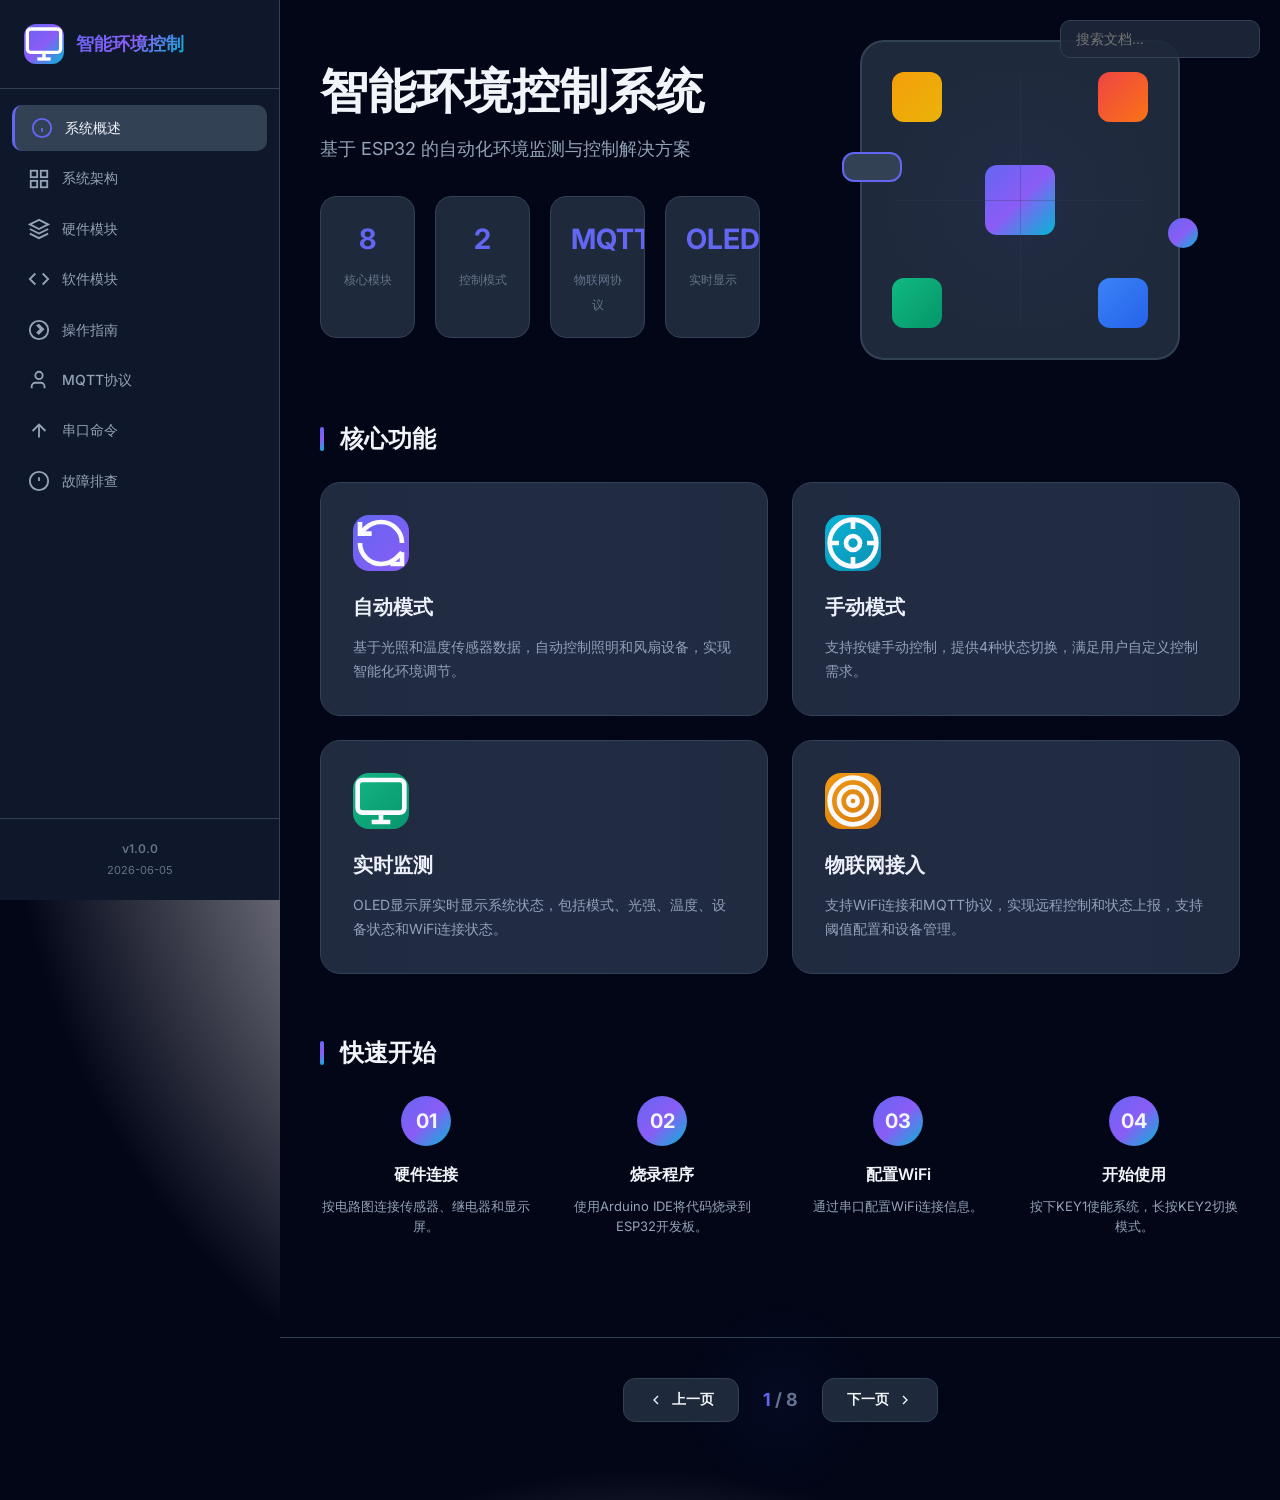
==== Technical Documentation/index.html @ 6812023b "写了一份技术文档" ====
<!DOCTYPE html>
<html lang="zh-CN">
<head>
    <meta charset="UTF-8">
    <meta name="viewport" content="width=device-width, initial-scale=1.0">
    <title>智能环境控制系统 - 技术文档</title>
    <link rel="stylesheet" href="css/styles.css">
    <link rel="stylesheet" href="css/animations.css">
    <link href="https://fonts.googleapis.com/css2?family=Inter:wght@300;400;500;600;700&display=swap" rel="stylesheet">
</head>
<body>
    <div class="page-container">
        <aside class="sidebar">
            <div class="sidebar-header">
                <div class="logo">
                    <div class="logo-icon">
                        <svg viewBox="0 0 24 24" fill="none" stroke="currentColor" stroke-width="2">
                            <rect x="2" y="3" width="20" height="14" rx="2" ry="2"></rect>
                            <line x1="8" y1="21" x2="16" y2="21"></line>
                            <line x1="12" y1="17" x2="12" y2="21"></line>
                        </svg>
                    </div>
                    <h1 class="logo-title">智能环境控制</h1>
                </div>
            </div>
            
            <nav class="nav-menu">
                <ul class="nav-list">
                    <li class="nav-item active" data-page="overview">
                        <span class="nav-icon">
                            <svg viewBox="0 0 24 24" fill="none" stroke="currentColor" stroke-width="2">
                                <circle cx="12" cy="12" r="10"></circle>
                                <line x1="12" y1="16" x2="12" y2="12"></line>
                                <line x1="12" y1="8" x2="12.01" y2="8"></line>
                            </svg>
                        </span>
                        <span class="nav-text">系统概述</span>
                    </li>
                    <li class="nav-item" data-page="architecture">
                        <span class="nav-icon">
                            <svg viewBox="0 0 24 24" fill="none" stroke="currentColor" stroke-width="2">
                                <rect x="3" y="3" width="7" height="7"></rect>
                                <rect x="14" y="3" width="7" height="7"></rect>
                                <rect x="14" y="14" width="7" height="7"></rect>
                                <rect x="3" y="14" width="7" height="7"></rect>
                            </svg>
                        </span>
                        <span class="nav-text">系统架构</span>
                    </li>
                    <li class="nav-item" data-page="hardware">
                        <span class="nav-icon">
                            <svg viewBox="0 0 24 24" fill="none" stroke="currentColor" stroke-width="2">
                                <path d="M12 2L2 7l10 5 10-5-10-5z"></path>
                                <path d="M2 17l10 5 10-5"></path>
                                <path d="M2 12l10 5 10-5"></path>
                            </svg>
                        </span>
                        <span class="nav-text">硬件模块</span>
                    </li>
                    <li class="nav-item" data-page="software">
                        <span class="nav-icon">
                            <svg viewBox="0 0 24 24" fill="none" stroke="currentColor" stroke-width="2">
                                <polyline points="16 18 22 12 16 6"></polyline>
                                <polyline points="8 6 2 12 8 18"></polyline>
                            </svg>
                        </span>
                        <span class="nav-text">软件模块</span>
                    </li>
                    <li class="nav-item" data-page="operation">
                        <span class="nav-icon">
                            <svg viewBox="0 0 24 24" fill="none" stroke="currentColor" stroke-width="2">
                                <circle cx="12" cy="12" r="10"></circle>
                                <polygon points="10.29 7.29 14.17 11 10.29 14.71 11.71 16.13 16.59 11.25 11.71 6.37 10.29 7.29"></polygon>
                            </svg>
                        </span>
                        <span class="nav-text">操作指南</span>
                    </li>
                    <li class="nav-item" data-page="mqtt">
                        <span class="nav-icon">
                            <svg viewBox="0 0 24 24" fill="none" stroke="currentColor" stroke-width="2">
                                <path d="M18 21v-2a4 4 0 0 0-4-4H8a4 4 0 0 0-4 4v2"></path>
                                <circle cx="12" cy="7" r="4"></circle>
                            </svg>
                        </span>
                        <span class="nav-text">MQTT协议</span>
                    </li>
                    <li class="nav-item" data-page="commands">
                        <span class="nav-icon">
                            <svg viewBox="0 0 24 24" fill="none" stroke="currentColor" stroke-width="2">
                                <line x1="12" y1="19" x2="12" y2="5"></line>
                                <polyline points="5 12 12 5 19 12"></polyline>
                            </svg>
                        </span>
                        <span class="nav-text">串口命令</span>
                    </li>
                    <li class="nav-item" data-page="troubleshooting">
                        <span class="nav-icon">
                            <svg viewBox="0 0 24 24" fill="none" stroke="currentColor" stroke-width="2">
                                <circle cx="12" cy="12" r="10"></circle>
                                <line x1="12" y1="8" x2="12" y2="12"></line>
                                <line x1="12" y1="16" x2="12.01" y2="16"></line>
                            </svg>
                        </span>
                        <span class="nav-text">故障排查</span>
                    </li>
                </ul>
            </nav>
            
            <div class="sidebar-footer">
                <div class="version">v1.0.0</div>
                <div class="date">2026-06-05</div>
            </div>
        </aside>

        <main class="main-content">
            <div class="content-wrapper">
                <div id="page-overview" class="page-content active">
                    <section class="hero-section">
                        <div class="hero-content">
                            <h1 class="hero-title">智能环境控制系统</h1>
                            <p class="hero-subtitle">基于 ESP32 的自动化环境监测与控制解决方案</p>
                            <div class="hero-stats">
                                <div class="stat-item">
                                    <span class="stat-value">8</span>
                                    <span class="stat-label">核心模块</span>
                                </div>
                                <div class="stat-item">
                                    <span class="stat-value">2</span>
                                    <span class="stat-label">控制模式</span>
                                </div>
                                <div class="stat-item">
                                    <span class="stat-value">MQTT</span>
                                    <span class="stat-label">物联网协议</span>
                                </div>
                                <div class="stat-item">
                                    <span class="stat-value">OLED</span>
                                    <span class="stat-label">实时显示</span>
                                </div>
                            </div>
                        </div>
                        <div class="hero-visual">
                            <div class="circuit-board">
                                <div class="board-element cpu"></div>
                                <div class="board-element sensor temp"></div>
                                <div class="board-element sensor light"></div>
                                <div class="board-element relay r1"></div>
                                <div class="board-element relay r2"></div>
                                <div class="board-element display"></div>
                                <div class="board-element rgb"></div>
                                <div class="connection-lines"></div>
                            </div>
                        </div>
                    </section>

                    <section class="features-section">
                        <h2 class="section-title">核心功能</h2>
                        <div class="features-grid">
                            <div class="feature-card">
                                <div class="feature-icon auto">
                                    <svg viewBox="0 0 24 24" fill="none" stroke="currentColor" stroke-width="2">
                                        <path d="M21 12a9 9 0 0 0-9-9 9.75 9.75 0 0 0-6.74 2.74L3 8"></path>
                                        <path d="M3 3v5h5"></path>
                                        <path d="M3 12a9 9 0 0 0 9 9 9.75 9.75 0 0 0 6.74-2.74L21 16"></path>
                                        <path d="M16 21h5v-5"></path>
                                    </svg>
                                </div>
                                <h3>自动模式</h3>
                                <p>基于光照和温度传感器数据，自动控制照明和风扇设备，实现智能化环境调节。</p>
                            </div>
                            <div class="feature-card">
                                <div class="feature-icon manual">
                                    <svg viewBox="0 0 24 24" fill="none" stroke="currentColor" stroke-width="2">
                                        <path d="M12 2a10 10 0 1 0 10 10 10 10 0 0 0-10-10z"></path>
                                        <circle cx="12" cy="12" r="3"></circle>
                                        <line x1="12" y1="2" x2="12" y2="6"></line>
                                        <line x1="12" y1="18" x2="12" y2="22"></line>
                                        <line x1="2" y1="12" x2="6" y2="12"></line>
                                        <line x1="18" y1="12" x2="22" y2="12"></line>
                                    </svg>
                                </div>
                                <h3>手动模式</h3>
                                <p>支持按键手动控制，提供4种状态切换，满足用户自定义控制需求。</p>
                            </div>
                            <div class="feature-card">
                                <div class="feature-icon monitor">
                                    <svg viewBox="0 0 24 24" fill="none" stroke="currentColor" stroke-width="2">
                                        <rect x="2" y="3" width="20" height="14" rx="2" ry="2"></rect>
                                        <line x1="8" y1="21" x2="16" y2="21"></line>
                                        <line x1="12" y1="17" x2="12" y2="21"></line>
                                    </svg>
                                </div>
                                <h3>实时监测</h3>
                                <p>OLED显示屏实时显示系统状态，包括模式、光强、温度、设备状态和WiFi连接状态。</p>
                            </div>
                            <div class="feature-card">
                                <div class="feature-icon iot">
                                    <svg viewBox="0 0 24 24" fill="none" stroke="currentColor" stroke-width="2">
                                        <circle cx="12" cy="12" r="10"></circle>
                                        <circle cx="12" cy="12" r="6"></circle>
                                        <circle cx="12" cy="12" r="2"></circle>
                                    </svg>
                                </div>
                                <h3>物联网接入</h3>
                                <p>支持WiFi连接和MQTT协议，实现远程控制和状态上报，支持阈值配置和设备管理。</p>
                            </div>
                        </div>
                    </section>

                    <section class="quick-start">
                        <h2 class="section-title">快速开始</h2>
                        <div class="quick-start-steps">
                            <div class="step-item">
                                <span class="step-number">01</span>
                                <div class="step-content">
                                    <h4>硬件连接</h4>
                                    <p>按电路图连接传感器、继电器和显示屏。</p>
                                </div>
                            </div>
                            <div class="step-item">
                                <span class="step-number">02</span>
                                <div class="step-content">
                                    <h4>烧录程序</h4>
                                    <p>使用Arduino IDE将代码烧录到ESP32开发板。</p>
                                </div>
                            </div>
                            <div class="step-item">
                                <span class="step-number">03</span>
                                <div class="step-content">
                                    <h4>配置WiFi</h4>
                                    <p>通过串口配置WiFi连接信息。</p>
                                </div>
                            </div>
                            <div class="step-item">
                                <span class="step-number">04</span>
                                <div class="step-content">
                                    <h4>开始使用</h4>
                                    <p>按下KEY1使能系统，长按KEY2切换模式。</p>
                                </div>
                            </div>
                        </div>
                    </section>
                </div>

                <div id="page-architecture" class="page-content">
                    <section class="section-header">
                        <h1>系统架构</h1>
                        <p>基于分层架构设计，模块化实现各功能组件</p>
                    </section>

                    <section class="architecture-diagram">
                        <div class="layer">
                            <h3>应用层</h3>
                            <div class="layer-components">
                                <div class="component">自动控制逻辑</div>
                                <div class="component">手动控制逻辑</div>
                                <div class="component">状态管理</div>
                            </div>
                        </div>
                        <div class="layer-connector"></div>
                        <div class="layer">
                            <h3>服务层</h3>
                            <div class="layer-components">
                                <div class="component">MQTT通信</div>
                                <div class="component">WiFi管理</div>
                                <div class="component">串口命令</div>
                            </div>
                        </div>
                        <div class="layer-connector"></div>
                        <div class="layer">
                            <h3>驱动层</h3>
                            <div class="layer-components">
                                <div class="component">传感器驱动</div>
                                <div class="component">继电器驱动</div>
                                <div class="component">显示驱动</div>
                                <div class="component">RGB驱动</div>
                            </div>
                        </div>
                        <div class="layer-connector"></div>
                        <div class="layer">
                            <h3>硬件层</h3>
                            <div class="layer-components">
                                <div class="component">ESP32主控</div>
                                <div class="component">外设模块</div>
                            </div>
                        </div>
                    </section>

                    <section class="flow-section">
                        <h2 class="section-title">控制流程</h2>
                        <div class="flow-chart">
                            <div class="flow-step">
                                <div class="flow-icon">🔌</div>
                                <h4>系统启动</h4>
                            </div>
                            <div class="flow-arrow">→</div>
                            <div class="flow-step">
                                <div class="flow-icon">⚡</div>
                                <h4>KEY1使能</h4>
                            </div>
                            <div class="flow-arrow">→</div>
                            <div class="flow-step">
                                <div class="flow-icon">🔄</div>
                                <h4>模式选择</h4>
                            </div>
                            <div class="flow-branch">
                                <div class="branch-path">
                                    <span>自动模式</span>
                                    <div class="branch-arrow">↓</div>
                                    <div class="branch-step">传感器采集 → 阈值判断 → 设备控制</div>
                                </div>
                                <div class="branch-path">
                                    <span>手动模式</span>
                                    <div class="branch-arrow">↓</div>
                                    <div class="branch-step">KEY2切换 → 状态切换 → 设备控制</div>
                                </div>
                            </div>
                        </div>
                    </section>
                </div>

                <div id="page-hardware" class="page-content">
                    <section class="section-header">
                        <h1>硬件模块</h1>
                        <p>详细的硬件配置和引脚定义</p>
                    </section>

                    <section class="hardware-grid">
                        <div class="hardware-card">
                            <div class="hardware-header">
                                <div class="hardware-icon esp32">
                                    <svg viewBox="0 0 24 24" fill="none" stroke="currentColor" stroke-width="2">
                                        <rect x="4" y="4" width="16" height="16" rx="2"></rect>
                                        <circle cx="8" cy="8" r="1"></circle>
                                        <circle cx="16" cy="8" r="1"></circle>
                                        <circle cx="8" cy="16" r="1"></circle>
                                        <circle cx="16" cy="16" r="1"></circle>
                                        <circle cx="12" cy="12" r="3"></circle>
                                    </svg>
                                </div>
                                <h3>ESP32 主控</h3>
                            </div>
                            <div class="hardware-specs">
                                <div class="spec">
                                    <span class="spec-label">CPU</span>
                                    <span class="spec-value">双核 240MHz</span>
                                </div>
                                <div class="spec">
                                    <span class="spec-label">WiFi</span>
                                    <span class="spec-value">802.11 b/g/n</span>
                                </div>
                                <div class="spec">
                                    <span class="spec-label">蓝牙</span>
                                    <span class="spec-value">BLE 4.2</span>
                                </div>
                                <div class="spec">
                                    <span class="spec-label">Flash</span>
                                    <span class="spec-value">4MB</span>
                                </div>
                            </div>
                        </div>

                        <div class="hardware-card">
                            <div class="hardware-header">
                                <div class="hardware-icon sensor">
                                    <svg viewBox="0 0 24 24" fill="none" stroke="currentColor" stroke-width="2">
                                        <path d="M12 22s8-4 8-10V5l-8-3-8 3v7c0 6 8 10 8 10z"></path>
                                        <circle cx="12" cy="12" r="3"></circle>
                                    </svg>
                                </div>
                                <h3>光照传感器</h3>
                            </div>
                            <div class="hardware-specs">
                                <div class="spec">
                                    <span class="spec-label">引脚</span>
                                    <span class="spec-value">GPIO1 (ADC)</span>
                                </div>
                                <div class="spec">
                                    <span class="spec-label">类型</span>
                                    <span class="spec-value">光敏电阻</span>
                                </div>
                                <div class="spec">
                                    <span class="spec-label">精度</span>
                                    <span class="spec-value">12-bit</span>
                                </div>
                                <div class="spec">
                                    <span class="spec-label">量程</span>
                                    <span class="spec-value">0-4095</span>
                                </div>
                            </div>
                        </div>

                        <div class="hardware-card">
                            <div class="hardware-header">
                                <div class="hardware-icon temp">
                                    <svg viewBox="0 0 24 24" fill="none" stroke="currentColor" stroke-width="2">
                                        <circle cx="12" cy="12" r="10"></circle>
                                        <line x1="12" y1="8" x2="12" y2="12"></line>
                                        <line x1="12" y1="16" x2="12.01" y2="16"></line>
                                    </svg>
                                </div>
                                <h3>温度传感器</h3>
                            </div>
                            <div class="hardware-specs">
                                <div class="spec">
                                    <span class="spec-label">型号</span>
                                    <span class="spec-value">DS18B20</span>
                                </div>
                                <div class="spec">
                                    <span class="spec-label">引脚</span>
                                    <span class="spec-value">GPIO10 (1-Wire)</span>
                                </div>
                                <div class="spec">
                                    <span class="spec-label">量程</span>
                                    <span class="spec-value">-55°C ~ 125°C</span>
                                </div>
                                <div class="spec">
                                    <span class="spec-label">精度</span>
                                    <span class="spec-value">±0.5°C</span>
                                </div>
                            </div>
                        </div>

                        <div class="hardware-card">
                            <div class="hardware-header">
                                <div class="hardware-icon relay">
                                    <svg viewBox="0 0 24 24" fill="none" stroke="currentColor" stroke-width="2">
                                        <rect x="2" y="3" width="20" height="14" rx="2" ry="2"></rect>
                                        <line x1="8" y1="21" x2="16" y2="21"></line>
                                        <line x1="12" y1="17" x2="12" y2="21"></line>
                                        <circle cx="8" cy="8" r="2"></circle>
                                        <circle cx="16" cy="8" r="2"></circle>
                                    </svg>
                                </div>
                                <h3>继电器模块</h3>
                            </div>
                            <div class="hardware-specs">
                                <div class="spec">
                                    <span class="spec-label">RELAY1</span>
                                    <span class="spec-value">GPIO6 - 照明灯</span>
                                </div>
                                <div class="spec">
                                    <span class="spec-label">RELAY2</span>
                                    <span class="spec-value">GPIO7 - 风扇</span>
                                </div>
                                <div class="spec">
                                    <span class="spec-label">控制方式</span>
                                    <span class="spec-value">高电平触发</span>
                                </div>
                                <div class="spec">
                                    <span class="spec-label">额定电流</span>
                                    <span class="spec-value">10A/250VAC</span>
                                </div>
                            </div>
                        </div>

                        <div class="hardware-card">
                            <div class="hardware-header">
                                <div class="hardware-icon display">
                                    <svg viewBox="0 0 24 24" fill="none" stroke="currentColor" stroke-width="2">
                                        <rect x="2" y="3" width="20" height="14" rx="2" ry="2"></rect>
                                        <line x1="8" y1="21" x2="16" y2="21"></line>
                                        <line x1="12" y1="17" x2="12" y2="21"></line>
                                    </svg>
                                </div>
                                <h3>OLED显示屏</h3>
                            </div>
                            <div class="hardware-specs">
                                <div class="spec">
                                    <span class="spec-label">型号</span>
                                    <span class="spec-value">SH1106 128x64</span>
                                </div>
                                <div class="spec">
                                    <span class="spec-label">接口</span>
                                    <span class="spec-value">I2C</span>
                                </div>
                                <div class="spec">
                                    <span class="spec-label">SDA</span>
                                    <span class="spec-value">GPIO4</span>
                                </div>
                                <div class="spec">
                                    <span class="spec-label">SCL</span>
                                    <span class="spec-value">GPIO5</span>
                                </div>
                            </div>
                        </div>

                        <div class="hardware-card">
                            <div class="hardware-header">
                                <div class="hardware-icon rgb">
                                    <svg viewBox="0 0 24 24" fill="none" stroke="currentColor" stroke-width="2">
                                        <circle cx="12" cy="12" r="10"></circle>
                                        <circle cx="12" cy="12" r="6"></circle>
                                        <circle cx="12" cy="12" r="2"></circle>
                                    </svg>
                                </div>
                                <h3>WS2812 RGB灯</h3>
                            </div>
                            <div class="hardware-specs">
                                <div class="spec">
                                    <span class="spec-label">引脚</span>
                                    <span class="spec-value">GPIO0</span>
                                </div>
                                <div class="spec">
                                    <span class="spec-label">协议</span>
                                    <span class="spec-value">GRB 800kHz</span>
                                </div>
                                <div class="spec">
                                    <span class="spec-label">亮度</span>
                                    <span class="spec-value">可调 (0-255)</span>
                                </div>
                                <div class="spec">
                                    <span class="spec-label">功能</span>
                                    <span class="spec-value">状态指示</span>
                                </div>
                            </div>
                        </div>

                        <div class="hardware-card">
                            <div class="hardware-header">
                                <div class="hardware-icon key">
                                    <svg viewBox="0 0 24 24" fill="none" stroke="currentColor" stroke-width="2">
                                        <rect x="3" y="11" width="18" height="11" rx="2" ry="2"></rect>
                                        <path d="M7 11V7a5 5 0 0 1 10 0v4"></path>
                                    </svg>
                                </div>
                                <h3>按键模块</h3>
                            </div>
                            <div class="hardware-specs">
                                <div class="spec">
                                    <span class="spec-label">KEY1</span>
                                    <span class="spec-value">GPIO20 - 系统使能</span>
                                </div>
                                <div class="spec">
                                    <span class="spec-label">KEY2</span>
                                    <span class="spec-value">GPIO21 - 模式切换</span>
                                </div>
                                <div class="spec">
                                    <span class="spec-label">KEY2短按</span>
                                    <span class="spec-value">手动模式状态切换</span>
                                </div>
                                <div class="spec">
                                    <span class="spec-label">KEY2长按</span>
                                    <span class="spec-value">切换自动/手动模式</span>
                                </div>
                            </div>
                        </div>
                    </section>

                    <section class="pinout-section">
                        <h2 class="section-title">引脚分配表</h2>
                        <table class="pinout-table">
                            <thead>
                                <tr>
                                    <th>引脚</th>
                                    <th>功能</th>
                                    <th>类型</th>
                                    <th>说明</th>
                                </tr>
                            </thead>
                            <tbody>
                                <tr>
                                    <td>GPIO0</td>
                                    <td>WS2812 RGB</td>
                                    <td>输出</td>
                                    <td>RGB灯控制</td>
                                </tr>
                                <tr>
                                    <td>GPIO1</td>
                                    <td>光照传感器</td>
                                    <td>ADC输入</td>
                                    <td>光敏电阻模拟输入</td>
                                </tr>
                                <tr>
                                    <td>GPIO4</td>
                                    <td>I2C SDA</td>
                                    <td>I2C</td>
                                    <td>OLED数据</td>
                                </tr>
                                <tr>
                                    <td>GPIO5</td>
                                    <td>I2C SCL</td>
                                    <td>I2C</td>
                                    <td>OLED时钟</td>
                                </tr>
                                <tr>
                                    <td>GPIO6</td>
                                    <td>RELAY1</td>
                                    <td>输出</td>
                                    <td>照明灯控制</td>
                                </tr>
                                <tr>
                                    <td>GPIO7</td>
                                    <td>RELAY2</td>
                                    <td>输出</td>
                                    <td>风扇控制</td>
                                </tr>
                                <tr>
                                    <td>GPIO10</td>
                                    <td>温度传感器</td>
                                    <td>1-Wire</td>
                                    <td>DS18B20数据</td>
                                </tr>
                                <tr>
                                    <td>GPIO20</td>
                                    <td>KEY1</td>
                                    <td>输入</td>
                                    <td>系统使能按键</td>
                                </tr>
                                <tr>
                                    <td>GPIO21</td>
                                    <td>KEY2</td>
                                    <td>输入</td>
                                    <td>模式切换按键</td>
                                </tr>
                            </tbody>
                        </table>
                    </section>
                </div>

                <div id="page-software" class="page-content">
                    <section class="section-header">
                        <h1>软件模块</h1>
                        <p>模块化设计的软件架构</p>
                    </section>

                    <section class="module-tree">
                        <div class="tree-root">
                            <div class="tree-node root">
                                <div class="node-content">
                                    <span class="node-icon">📁</span>
                                    <span class="node-name">auto_manual_control.ino</span>
                                </div>
                                <div class="node-description">主程序入口，初始化各模块</div>
                                <div class="tree-children">
                                    <div class="tree-node">
                                        <div class="node-content">
                                            <span class="node-icon">🔧</span>
                                            <span class="node-name">exti / key</span>
                                        </div>
                                        <div class="node-description">外部中断与按键处理</div>
                                    </div>
                                    <div class="tree-node">
                                        <div class="node-content">
                                            <span class="node-icon">🔧</span>
                                            <span class="node-name">relay</span>
                                        </div>
                                        <div class="node-description">继电器控制逻辑</div>
                                    </div>
                                    <div class="tree-node">
                                        <div class="node-content">
                                            <span class="node-icon">🔧</span>
                                            <span class="node-name">light_sensor</span>
                                        </div>
                                        <div class="node-description">光照传感器驱动</div>
                                    </div>
                                    <div class="tree-node">
                                        <div class="node-content">
                                            <span class="node-icon">🔧</span>
                                            <span class="node-name">temp_sensor</span>
                                        </div>
                                        <div class="node-description">温度传感器驱动</div>
                                    </div>
                                    <div class="tree-node">
                                        <div class="node-content">
                                            <span class="node-icon">🔧</span>
                                            <span class="node-name">display</span>
                                        </div>
                                        <div class="node-description">OLED显示驱动</div>
                                    </div>
                                    <div class="tree-node">
                                        <div class="node-content">
                                            <span class="node-icon">🔧</span>
                                            <span class="node-name">ws2812_rgb</span>
                                        </div>
                                        <div class="node-description">RGB灯控制</div>
                                    </div>
                                    <div class="tree-node">
                                        <div class="node-content">
                                            <span class="node-icon">🔧</span>
                                            <span class="node-name">wifi_connect</span>
                                        </div>
                                        <div class="node-description">WiFi连接管理</div>
                                    </div>
                                    <div class="tree-node">
                                        <div class="node-content">
                                            <span class="node-icon">🔧</span>
                                            <span class="node-name">mqtt_connect</span>
                                        </div>
                                        <div class="node-description">MQTT通信协议</div>
                                    </div>
                                </div>
                            </div>
                        </div>
                    </section>

                    <section class="module-details">
                        <h2 class="section-title">模块功能详解</h2>
                        
                        <div class="module-card">
                            <div class="module-header">
                                <div class="module-badge exti">EXTI</div>
                                <h3>外部中断与按键处理</h3>
                            </div>
                            <p>处理按键输入，支持短按和长按识别。KEY1作为系统使能开关，KEY2支持短按切换状态和长按2秒切换模式。</p>
                            <div class="module-functions">
                                <span class="func-tag">exti_init()</span>
                                <span class="func-tag">exti_task()</span>
                                <span class="func-tag">key_init()</span>
                            </div>
                        </div>

                        <div class="module-card">
                            <div class="module-header">
                                <div class="module-badge relay">RELAY</div>
                                <h3>继电器控制</h3>
                            </div>
                            <p>管理两个继电器输出，支持自动和手动两种模式。自动模式下根据传感器数据控制照明和风扇；手动模式下通过按键切换4种状态组合。</p>
                            <div class="module-functions">
                                <span class="func-tag">relay_init()</span>
                                <span class="func-tag">relay_task()</span>
                                <span class="func-tag">relay_auto_run()</span>
                                <span class="func-tag">relay_manual_run()</span>
                            </div>
                        </div>

                        <div class="module-card">
                            <div class="module-header">
                                <div class="module-badge sensor">SENSOR</div>
                                <h3>传感器驱动</h3>
                            </div>
                            <p>光照传感器使用ADC采集模拟信号，温度传感器使用DS18B20通过1-Wire协议通信。支持原始数据读取和等级判断。</p>
                            <div class="module-functions">
                                <span class="func-tag">light_sensor_read_raw()</span>
                                <span class="func-tag">light_sensor_get_level()</span>
                                <span class="func-tag">temp_sensor_read_celsius()</span>
                                <span class="func-tag">temp_sensor_get_level()</span>
                            </div>
                        </div>

                        <div class="module-card">
                            <div class="module-header">
                                <div class="module-badge display">DISPLAY</div>
                                <h3>OLED显示</h3>
                            </div>
                            <p>使用U8g2库驱动SH1106 OLED显示屏，实时显示系统模式、传感器数据、设备状态和WiFi连接状态。</p>
                            <div class="module-functions">
                                <span class="func-tag">display_init()</span>
                                <span class="func-tag">display_update_info()</span>
                            </div>
                        </div>

                        <div class="module-card">
                            <div class="module-header">
                                <div class="module-badge rgb">RGB</div>
                                <h3>WS2812 RGB控制</h3>
                            </div>
                            <p>使用Adafruit_NeoPixel库控制WS2812 RGB灯，实现非阻塞渐变动画。根据系统状态显示不同的颜色模式。</p>
                            <div class="module-functions">
                                <span class="func-tag">ws2812_init()</span>
                                <span class="func-tag">ws2812_boot_sequence()</span>
                                <span class="func-tag">ws2812_task()</span>
                                <span class="func-tag">fade_to()</span>
                            </div>
                        </div>

                        <div class="module-card">
                            <div class="module-header">
                                <div class="module-badge wifi">WiFi</div>
                                <h3>WiFi连接管理</h3>
                            </div>
                            <p>自动连接保存的WiFi网络，支持串口配置SSID和密码。提供连接状态监测和自动重连功能。</p>
                            <div class="module-functions">
                                <span class="func-tag">wifi_init()</span>
                                <span class="func-tag">wifi_task()</span>
                                <span class="func-tag">wifi_serial_config()</span>
                                <span class="func-tag">wifi_save_config()</span>
                            </div>
                        </div>

                        <div class="module-card">
                            <div class="module-header">
                                <div class="module-badge mqtt">MQTT</div>
                                <h3>MQTT通信</h3>
                            </div>
                            <p>基于PubSubClient库实现MQTT协议，支持状态上报、远程控制、阈值配置和设备重启命令。</p>
                            <div class="module-functions">
                                <span class="func-tag">mqtt_init()</span>
                                <span class="func-tag">mqtt_task()</span>
                                <span class="func-tag">mqtt_report_status()</span>
                                <span class="func-tag">mqtt_callback()</span>
                            </div>
                        </div>
                    </section>
                </div>

                <div id="page-operation" class="page-content">
                    <section class="section-header">
                        <h1>操作指南</h1>
                        <p>详细的系统操作说明</p>
                    </section>

                    <section class="operation-modes">
                        <div class="mode-card active-mode">
                            <div class="mode-header">
                                <div class="mode-icon auto">
                                    <svg viewBox="0 0 24 24" fill="none" stroke="currentColor" stroke-width="2">
                                        <path d="M21 12a9 9 0 0 0-9-9 9.75 9.75 0 0 0-6.74 2.74L3 8"></path>
                                        <path d="M3 3v5h5"></path>
                                        <path d="M3 12a9 9 0 0 0 9 9 9.75 9.75 0 0 0 6.74-2.74L21 16"></path>
                                        <path d="M16 21h5v-5"></path>
                                    </svg>
                                </div>
                                <div class="mode-title">
                                    <h3>自动模式</h3>
                                    <span class="mode-desc">系统上电默认模式</span>
                                </div>
                            </div>
                            <div class="mode-content">
                                <h4>工作原理</h4>
                                <p>系统根据光照传感器和温度传感器的数据，自动控制照明和风扇设备：</p>
                                <ul class="mode-list">
                                    <li>当光强低于设定阈值时，自动开启照明灯(RELAY1)</li>
                                    <li>当温度高于设定阈值时，自动开启风扇(RELAY2)</li>
                                    <li>阈值可通过串口或MQTT配置，配置保存在Flash中</li>
                                </ul>
                                <div class="mode-thresholds">
                                    <div class="threshold-item">
                                        <span class="threshold-label">温度阈值</span>
                                        <span class="threshold-value">默认 28°C</span>
                                    </div>
                                    <div class="threshold-item">
                                        <span class="threshold-label">光照阈值</span>
                                        <span class="threshold-value">默认 119 lux</span>
                                    </div>
                                </div>
                            </div>
                        </div>

                        <div class="mode-card manual-mode">
                            <div class="mode-header">
                                <div class="mode-icon manual">
                                    <svg viewBox="0 0 24 24" fill="none" stroke="currentColor" stroke-width="2">
                                        <path d="M12 2a10 10 0 1 0 10 10 10 10 0 0 0-10-10z"></path>
                                        <circle cx="12" cy="12" r="3"></circle>
                                        <line x1="12" y1="2" x2="12" y2="6"></line>
                                        <line x1="12" y1="18" x2="12" y2="22"></line>
                                        <line x1="2" y1="12" x2="6" y2="12"></line>
                                        <line x1="18" y1="12" x2="22" y2="12"></line>
                                    </svg>
                                </div>
                                <div class="mode-title">
                                    <h3>手动模式</h3>
                                    <span class="mode-desc">长按KEY2 2秒切换</span>
                                </div>
                            </div>
                            <div class="mode-content">
                                <h4>工作原理</h4>
                                <p>用户通过按键手动控制设备状态，短按KEY2循环切换4种状态：</p>
                                <div class="state-matrix">
                                    <div class="state-row">
                                        <span class="state-num">状态0</span>
                                        <span class="state-led">灯: OFF</span>
                                        <span class="state-fan">风扇: OFF</span>
                                    </div>
                                    <div class="state-row">
                                        <span class="state-num">状态1</span>
                                        <span class="state-led">灯: OFF</span>
                                        <span class="state-fan">风扇: ON</span>
                                    </div>
                                    <div class="state-row">
                                        <span class="state-num">状态2</span>
                                        <span class="state-led">灯: ON</span>
                                        <span class="state-fan">风扇: OFF</span>
                                    </div>
                                    <div class="state-row">
                                        <span class="state-num">状态3</span>
                                        <span class="state-led">灯: ON</span>
                                        <span class="state-fan">风扇: ON</span>
                                    </div>
                                </div>
                            </div>
                        </div>
                    </section>

                    <section class="key-guide">
                        <h2 class="section-title">按键操作</h2>
                        <div class="key-grid">
                            <div class="key-card">
                                <div class="key-icon">
                                    <span class="key-label">KEY1</span>
                                    <span class="key-pin">GPIO20</span>
                                </div>
                                <div class="key-function">
                                    <h4>系统使能</h4>
                                    <p>自锁按键，按下使能系统，释放关闭系统。系统关闭时所有设备停止工作。</p>
                                </div>
                            </div>
                            <div class="key-card">
                                <div class="key-icon">
                                    <span class="key-label">KEY2</span>
                                    <span class="key-pin">GPIO21</span>
                                </div>
                                <div class="key-function">
                                    <h4>模式切换 / 状态切换</h4>
                                    <ul>
                                        <li><strong>短按 (2ms-1s):</strong> 手动模式下切换设备状态</li>
                                        <li><strong>长按 (≥2s):</strong> 在自动/手动模式之间切换</li>
                                    </ul>
                                </div>
                            </div>
                        </div>
                    </section>

                    <section class="rgb-guide">
                        <h2 class="section-title">RGB指示灯状态</h2>
                        <div class="rgb-table">
                            <div class="rgb-header">
                                <span>状态</span>
                                <span>颜色模式</span>
                                <span>说明</span>
                            </div>
                            <div class="rgb-row">
                                <span>系统正常</span>
                                <span class="rgb-pattern normal">红→绿→蓝→灭</span>
                                <span>WiFi和MQTT均已连接</span>
                            </div>
                            <div class="rgb-row">
                                <span>WiFi断开</span>
                                <span class="rgb-pattern wifi">红→绿→灭</span>
                                <span>WiFi未连接，正在重连</span>
                            </div>
                            <div class="rgb-row">
                                <span>MQTT断开</span>
                                <span class="rgb-pattern mqtt">红→绿→灭→蓝→灭→红</span>
                                <span>WiFi已连接，MQTT未连接</span>
                            </div>
                            <div class="rgb-row">
                                <span>仅灯亮</span>
                                <span class="rgb-pattern led">红→灭→绿→灭→蓝→灭</span>
                                <span>RELAY1开启</span>
                            </div>
                            <div class="rgb-row">
                                <span>仅风扇</span>
                                <span class="rgb-pattern fan">红→绿→蓝→灭</span>
                                <span>RELAY2开启</span>
                            </div>
                            <div class="rgb-row">
                                <span>灯和风扇</span>
                                <span class="rgb-pattern both">红→灭→红→灭→绿→灭→绿→灭→蓝→灭→蓝→灭</span>
                                <span>RELAY1和RELAY2均开启</span>
                            </div>
                        </div>
                    </section>
                </div>

                <div id="page-mqtt" class="page-content">
                    <section class="section-header">
                        <h1>MQTT协议</h1>
                        <p>物联网通信协议规范</p>
                    </section>

                    <section class="mqtt-config">
                        <h2 class="section-title">默认配置</h2>
                        <div class="config-grid">
                            <div class="config-item">
                                <span class="config-label">服务器地址</span>
                                <span class="config-value">47.98.170.180</span>
                            </div>
                            <div class="config-item">
                                <span class="config-label">端口</span>
                                <span class="config-value">8081</span>
                            </div>
                            <div class="config-item">
                                <span class="config-label">用户名</span>
                                <span class="config-value">dzdx_emqx</span>
                            </div>
                            <div class="config-item">
                                <span class="config-label">密码</span>
                                <span class="config-value">Jp4!sQ7$</span>
                            </div>
                            <div class="config-item">
                                <span class="config-label">设备ID</span>
                                <span class="config-value">PCT_100_006</span>
                            </div>
                        </div>
                    </section>

                    <section class="mqtt-topics">
                        <h2 class="section-title">主题规范</h2>
                        <div class="topic-card">
                            <h3>状态上报主题</h3>
                            <code class="topic-code">chemctrl/{device_id}/status</code>
                            <p>设备主动上报状态信息，包括温度、光照、模式、继电器状态等。</p>
                        </div>
                        <div class="topic-card">
                            <h3>命令接收主题</h3>
                            <code class="topic-code">chemctrl/{device_id}/command</code>
                            <p>接收远程控制命令，支持设置继电器、切换模式、配置阈值等操作。</p>
                        </div>
                    </section>

                    <section class="mqtt-messages">
                        <h2 class="section-title">消息格式</h2>
                        
                        <div class="message-card">
                            <div class="message-header">
                                <h3>状态上报</h3>
                                <span class="message-type publish">PUBLISH</span>
                            </div>
                            <pre class="message-code">{
  "temperature": 25.5,
  "light": 150,
  "mode": "auto",
  "key1_lock": true,
  "relay3": true,
  "relay4": false,
  "temp_threshold": 28.0,
  "light_threshold": 119
}</pre>
                        </div>

                        <div class="message-card">
                            <div class="message-header">
                                <h3>设置继电器</h3>
                                <span class="message-type subscribe">SUBSCRIBE</span>
                            </div>
                            <pre class="message-code">{
  "cmd": "set_relay",
  "relay": 3,
  "value": true
}</pre>
                            <p class="message-note">relay: 3=照明, 4=风扇; value: true=开, false=关</p>
                        </div>

                        <div class="message-card">
                            <div class="message-header">
                                <h3>切换模式</h3>
                                <span class="message-type subscribe">SUBSCRIBE</span>
                            </div>
                            <pre class="message-code">{
  "cmd": "set_mode",
  "mode": "auto"
}</pre>
                            <p class="message-note">mode: "auto"=自动模式, "manual"=手动模式</p>
                        </div>

                        <div class="message-card">
                            <div class="message-header">
                                <h3>获取状态</h3>
                                <span class="message-type subscribe">SUBSCRIBE</span>
                            </div>
                            <pre class="message-code">{
  "cmd": "get_status"
}</pre>
                            <p class="message-note">触发设备立即上报状态，5秒内限制一次</p>
                        </div>

                        <div class="message-card">
                            <div class="message-header">
                                <h3>设置阈值</h3>
                                <span class="message-type subscribe">SUBSCRIBE</span>
                            </div>
                            <pre class="message-code">{
  "cmd": "set_threshold",
  "temp": 28.0,
  "light": 119
}</pre>
                            <p class="message-note">可单独设置温度或光照阈值，配置保存到Flash</p>
                        </div>

                        <div class="message-card">
                            <div class="message-header">
                                <h3>设备重启</h3>
                                <span class="message-type subscribe">SUBSCRIBE</span>
                            </div>
                            <pre class="message-code">{
  "cmd": "reboot"
}</pre>
                            <p class="message-note">2秒后设备重启</p>
                        </div>
                    </section>

                    <section class="mqtt-flow">
                        <h2 class="section-title">通信流程</h2>
                        <div class="flow-diagram">
                            <div class="flow-step">
                                <div class="flow-box">WiFi连接</div>
                            </div>
                            <div class="flow-arrow">→</div>
                            <div class="flow-step">
                                <div class="flow-box">MQTT连接</div>
                            </div>
                            <div class="flow-arrow">→</div>
                            <div class="flow-step">
                                <div class="flow-box">订阅命令主题</div>
                            </div>
                            <div class="flow-arrow">→</div>
                            <div class="flow-step">
                                <div class="flow-box">上报初始状态</div>
                            </div>
                            <div class="flow-arrow">→</div>
                            <div class="flow-step">
                                <div class="flow-box">状态变化时上报</div>
                            </div>
                        </div>
                    </section>
                </div>

                <div id="page-commands" class="page-content">
                    <section class="section-header">
                        <h1>串口命令</h1>
                        <p>通过串口终端控制和配置系统</p>
                    </section>

                    <section class="command-groups">
                        <div class="command-group">
                            <h3 class="group-title">WiFi命令</h3>
                            <div class="command-table">
                                <div class="command-row header">
                                    <span>命令</span>
                                    <span>说明</span>
                                </div>
                                <div class="command-row">
                                    <code>disconnect</code>
                                    <span>断开WiFi并禁用扫描</span>
                                </div>
                                <div class="command-row">
                                    <code>connect</code>
                                    <span>重新启用WiFi连接</span>
                                </div>
                            </div>
                        </div>

                        <div class="command-group">
                            <h3 class="group-title">MQTT命令</h3>
                            <div class="command-table">
                                <div class="command-row header">
                                    <span>命令</span>
                                    <span>说明</span>
                                </div>
                                <div class="command-row">
                                    <code>mqtt_config</code>
                                    <span>进入MQTT配置模式，依次输入服务器、端口、用户名、密码、设备ID</span>
                                </div>
                                <div class="command-row">
                                    <code>mqtt_clear</code>
                                    <span>清除保存的MQTT配置</span>
                                </div>
                                <div class="command-row">
                                    <code>mqtt_status</code>
                                    <span>查看MQTT配置和连接状态</span>
                                </div>
                                <div class="command-row">
                                    <code>mqtt_report</code>
                                    <span>手动触发状态上报</span>
                                </div>
                            </div>
                        </div>

                        <div class="command-group">
                            <h3 class="group-title">MQTT细分配置命令</h3>
                            <div class="command-table">
                                <div class="command-row header">
                                    <span>命令</span>
                                    <span>说明</span>
                                </div>
                                <div class="command-row">
                                    <code>mqtt_config_server {地址}</code>
                                    <span>设置MQTT服务器地址</span>
                                </div>
                                <div class="command-row">
                                    <code>mqtt_config_port {端口}</code>
                                    <span>设置MQTT端口</span>
                                </div>
                                <div class="command-row">
                                    <code>mqtt_config_username {用户名}</code>
                                    <span>设置MQTT用户名</span>
                                </div>
                                <div class="command-row">
                                    <code>mqtt_config_password {密码}</code>
                                    <span>设置MQTT密码</span>
                                </div>
                                <div class="command-row">
                                    <code>mqtt_config_device_id {ID}</code>
                                    <span>设置设备ID</span>
                                </div>
                            </div>
                        </div>
                    </section>

                    <section class="config-guide">
                        <h2 class="section-title">配置流程</h2>
                        <div class="config-steps">
                            <div class="config-step">
                                <span class="step-num">1</span>
                                <div class="step-content">
                                    <h4>打开串口终端</h4>
                                    <p>使用Arduino IDE串口监视器或其他串口工具，波特率设置为115200。</p>
                                </div>
                            </div>
                            <div class="config-step">
                                <span class="step-num">2</span>
                                <div class="step-content">
                                    <h4>发送配置命令</h4>
                                    <p>输入 <code>mqtt_config</code> 进入配置模式。</p>
                                </div>
                            </div>
                            <div class="config-step">
                                <span class="step-num">3</span>
                                <div class="step-content">
                                    <h4>输入参数</h4>
                                    <p>按照提示依次输入服务器地址、端口、用户名、密码和设备ID。按回车保持默认值，输入esc退出。</p>
                                </div>
                            </div>
                            <div class="config-step">
                                <span class="step-num">4</span>
                                <div class="step-content">
                                    <h4>验证配置</h4>
                                    <p>输入 <code>mqtt_status</code> 查看配置是否生效。</p>
                                </div>
                            </div>
                        </div>
                    </section>

                    <section class="serial-example">
                        <h2 class="section-title">串口交互示例</h2>
                        <pre class="example-code">===== 智能环境控制系统 =====
KEY1(GPIO20): 自锁按键，系统使能
KEY2(GPIO21): 长按2秒切换模式
RELAY1(GPIO6): 照明灯
RELAY2(GPIO7): 风扇
...
-----------------------------
串口命令:
  disconnect - 断开WiFi并禁用扫描
  connect    - 重新启用WiFi连接
  mqtt_config - 配置MQTT参数
  mqtt_clear - 清除MQTT配置
  mqtt_status - 查看MQTT状态
  mqtt_report - 手动上报状态
-----------------------------
模式:自动模式

> mqtt_config

===== MQTT Configuration =====
Enter 'esc' at any time to exit without saving

Current MQTT configuration:
------------------------------
MQTT Server: 47.98.170.180:8081
Username: dzdx_emqx
Device ID: PCT_100_006
------------------------------

Enter new MQTT server (or press Enter to keep current):
> 

Enter new MQTT port (or press Enter to keep current):
> 

Enter new MQTT username (or press Enter to keep current):
> 

Enter new MQTT password (or press Enter to keep current):
> 

Enter new Device ID (or press Enter to keep current):
> PCT_100_007

New MQTT configuration:
------------------------------
MQTT Server: 47.98.170.180:8081
Username: dzdx_emqx
Device ID: PCT_100_007
------------------------------
MQTT configuration saved to flash!
MQTT configuration updated! Will reconnect...</pre>
                    </section>
                </div>

                <div id="page-troubleshooting" class="page-content">
                    <section class="section-header">
                        <h1>故障排查</h1>
                        <p>常见问题及解决方法</p>
                    </section>

                    <section class="troubleshooting-grid">
                        <div class="trouble-card">
                            <div class="trouble-icon warning">
                                <svg viewBox="0 0 24 24" fill="none" stroke="currentColor" stroke-width="2">
                                    <circle cx="12" cy="12" r="10"></circle>
                                    <line x1="12" y1="8" x2="12" y2="12"></line>
                                    <line x1="12" y1="16" x2="12.01" y2="16"></line>
                                </svg>
                            </div>
                            <h3>设备无响应</h3>
                            <div class="trouble-content">
                                <h4>可能原因</h4>
                                <ul>
                                    <li>KEY1未按下，系统未使能</li>
                                    <li>电源电压不足</li>
                                    <li>接线错误</li>
                                </ul>
                                <h4>解决方法</h4>
                                <ul>
                                    <li>确保KEY1按下使能系统</li>
                                    <li>检查电源输入（建议5V/2A）</li>
                                    <li>对照引脚分配表检查接线</li>
                                </ul>
                            </div>
                        </div>

                        <div class="trouble-card">
                            <div class="trouble-icon error">
                                <svg viewBox="0 0 24 24" fill="none" stroke="currentColor" stroke-width="2">
                                    <circle cx="12" cy="12" r="10"></circle>
                                    <line x1="15" y1="9" x2="9" y2="15"></line>
                                    <line x1="9" y1="9" x2="15" y2="15"></line>
                                </svg>
                            </div>
                            <h3>WiFi连接失败</h3>
                            <div class="trouble-content">
                                <h4>可能原因</h4>
                                <ul>
                                    <li>WiFi信号弱</li>
                                    <li>SSID或密码错误</li>
                                    <li>网络加密方式不支持</li>
                                </ul>
                                <h4>解决方法</h4>
                                <ul>
                                    <li>靠近路由器或使用信号更强的网络</li>
                                    <li>使用串口重新配置WiFi</li>
                                    <li>确保网络使用WPA/WPA2加密</li>
                                </ul>
                            </div>
                        </div>

                        <div class="trouble-card">
                            <div class="trouble-icon error">
                                <svg viewBox="0 0 24 24" fill="none" stroke="currentColor" stroke-width="2">
                                    <circle cx="12" cy="12" r="10"></circle>
                                    <line x1="15" y1="9" x2="9" y2="15"></line>
                                    <line x1="9" y1="9" x2="15" y2="15"></line>
                                </svg>
                            </div>
                            <h3>MQTT连接失败</h3>
                            <div class="trouble-content">
                                <h4>可能原因</h4>
                                <ul>
                                    <li>服务器地址或端口错误</li>
                                    <li>用户名或密码错误</li>
                                    <li>网络不通</li>
                                </ul>
                                <h4>解决方法</h4>
                                <ul>
                                    <li>检查MQTT服务器配置</li>
                                    <li>确认网络连接正常</li>
                                    <li>使用 <code>mqtt_status</code> 查看状态</li>
                                </ul>
                            </div>
                        </div>

                        <div class="trouble-card">
                            <div class="trouble-icon warning">
                                <svg viewBox="0 0 24 24" fill="none" stroke="currentColor" stroke-width="2">
                                    <circle cx="12" cy="12" r="10"></circle>
                                    <line x1="12" y1="8" x2="12" y2="12"></line>
                                    <line x1="12" y1="16" x2="12.01" y2="16"></line>
                                </svg>
                            </div>
                            <h3>传感器数据异常</h3>
                            <div class="trouble-content">
                                <h4>可能原因</h4>
                                <ul>
                                    <li>传感器接线错误</li>
                                    <li>传感器损坏</li>
                                    <li>ADC配置错误</li>
                                </ul>
                                <h4>解决方法</h4>
                                <ul>
                                    <li>检查传感器接线</li>
                                    <li>更换传感器测试</li>
                                    <li>检查ADC衰减配置</li>
                                </ul>
                            </div>
                        </div>

                        <div class="trouble-card">
                            <div class="trouble-icon warning">
                                <svg viewBox="0 0 24 24" fill="none" stroke="currentColor" stroke-width="2">
                                    <circle cx="12" cy="12" r="10"></circle>
                                    <line x1="12" y1="8" x2="12" y2="12"></line>
                                    <line x1="12" y1="16" x2="12.01" y2="16"></line>
                                </svg>
                            </div>
                            <h3>继电器不工作</h3>
                            <div class="trouble-content">
                                <h4>可能原因</h4>
                                <ul>
                                    <li>继电器模块未供电</li>
                                    <li>控制引脚接线错误</li>
                                    <li>继电器损坏</li>
                                </ul>
                                <h4>解决方法</h4>
                                <ul>
                                    <li>检查继电器模块电源（通常需要5V）</li>
                                    <li>对照引脚分配表检查接线</li>
                                    <li>更换继电器模块测试</li>
                                </ul>
                            </div>
                        </div>

                        <div class="trouble-card">
                            <div class="trouble-icon warning">
                                <svg viewBox="0 0 24 24" fill="none" stroke="currentColor" stroke-width="2">
                                    <circle cx="12" cy="12" r="10"></circle>
                                    <line x1="12" y1="8" x2="12" y2="12"></line>
                                    <line x1="12" y1="16" x2="12.01" y2="16"></line>
                                </svg>
                            </div>
                            <h3>OLED显示异常</h3>
                            <div class="trouble-content">
                                <h4>可能原因</h4>
                                <ul>
                                    <li>I2C接线错误</li>
                                    <li>显示屏损坏</li>
                                    <li>I2C地址冲突</li>
                                </ul>
                                <h4>解决方法</h4>
                                <ul>
                                    <li>检查SDA(GPIO4)和SCL(GPIO5)接线</li>
                                    <li>尝试更换OLED显示屏</li>
                                    <li>确保没有其他I2C设备占用同一总线</li>
                                </ul>
                            </div>
                        </div>
                    </section>

                    <section class="debug-tips">
                        <h2 class="section-title">调试技巧</h2>
                        <div class="tips-list">
                            <div class="tip-item">
                                <div class="tip-icon">🔍</div>
                                <div class="tip-content">
                                    <h4>查看串口输出</h4>
                                    <p>打开串口监视器（波特率115200），系统会输出详细的运行日志，包括传感器数据、设备状态和错误信息。</p>
                                </div>
                            </div>
                            <div class="tip-item">
                                <div class="tip-icon">📊</div>
                                <div class="tip-content">
                                    <h4>观察RGB指示灯</h4>
                                    <p>WS2812 RGB灯显示系统状态，不同的颜色模式对应不同的运行状态，可快速判断系统是否正常。</p>
                                </div>
                            </div>
                            <div class="tip-item">
                                <div class="tip-icon">🌐</div>
                                <div class="tip-content">
                                    <h4>MQTT消息测试</h4>
                                    <p>使用MQTT客户端工具（如MQTTX）订阅设备状态主题，发送控制命令测试设备响应。</p>
                                </div>
                            </div>
                            <div class="tip-item">
                                <div class="tip-icon">🔄</div>
                                <div class="tip-content">
                                    <h4>恢复默认配置</h4>
                                    <p>如果配置出现问题，可使用 <code>mqtt_clear</code> 清除MQTT配置，系统将恢复默认值。</p>
                                </div>
                            </div>
                        </div>
                    </section>
                </div>
            </div>
            
            <div class="pagination">
                <button class="page-btn prev" id="prev-btn">
                    <svg viewBox="0 0 24 24" fill="none" stroke="currentColor" stroke-width="2">
                        <polyline points="15 18 9 12 15 6"></polyline>
                    </svg>
                    上一页
                </button>
                <div class="page-indicator">
                    <span class="page-number">1</span>
                    <span class="page-total">/ 8</span>
                </div>
                <button class="page-btn next" id="next-btn">
                    下一页
                    <svg viewBox="0 0 24 24" fill="none" stroke="currentColor" stroke-width="2">
                        <polyline points="9 18 15 12 9 6"></polyline>
                    </svg>
                </button>
            </div>
        </main>
    </div>
    
    <script src="js/nav.js"></script>
    <script src="js/main.js"></script>
</body>
</html>
---- Technical Documentation/css/styles.css ----
* {
    margin: 0;
    padding: 0;
    box-sizing: border-box;
}

:root {
    --primary-color: #6366f1;
    --primary-dark: #4f46e5;
    --primary-light: #818cf8;
    --secondary-color: #8b5cf6;
    --accent-color: #06b6d4;
    --success-color: #10b981;
    --warning-color: #f59e0b;
    --error-color: #ef4444;
    --bg-dark: #0f172a;
    --bg-darker: #020617;
    --bg-card: #1e293b;
    --bg-card-hover: #334155;
    --text-primary: #f1f5f9;
    --text-secondary: #94a3b8;
    --text-muted: #64748b;
    --border-color: #334155;
    --border-light: #475569;
    --gradient-primary: linear-gradient(135deg, #6366f1 0%, #8b5cf6 50%, #06b6d4 100%);
    --gradient-card: linear-gradient(145deg, #1e293b 0%, #0f172a 100%);
    --shadow-sm: 0 1px 2px 0 rgba(0, 0, 0, 0.3);
    --shadow-md: 0 4px 6px -1px rgba(0, 0, 0, 0.4);
    --shadow-lg: 0 10px 15px -3px rgba(0, 0, 0, 0.5);
    --shadow-glow: 0 0 20px rgba(99, 102, 241, 0.3);
    --transition-fast: 0.15s ease;
    --transition-normal: 0.3s ease;
    --transition-slow: 0.5s ease;
}

html {
    scroll-behavior: smooth;
}

body {
    font-family: 'Inter', -apple-system, BlinkMacSystemFont, 'Segoe UI', Roboto, sans-serif;
    background: var(--bg-darker);
    color: var(--text-primary);
    line-height: 1.6;
    overflow-x: hidden;
}

.page-container {
    display: flex;
    min-height: 100vh;
}

.sidebar {
    position: fixed;
    left: 0;
    top: 0;
    width: 280px;
    height: 100vh;
    background: var(--bg-dark);
    border-right: 1px solid var(--border-color);
    display: flex;
    flex-direction: column;
    z-index: 1000;
    backdrop-filter: blur(10px);
}

.sidebar-header {
    padding: 24px;
    border-bottom: 1px solid var(--border-color);
}

.logo {
    display: flex;
    align-items: center;
    gap: 12px;
}

.logo-icon {
    width: 40px;
    height: 40px;
    background: var(--gradient-primary);
    border-radius: 12px;
    display: flex;
    align-items: center;
    justify-content: center;
    color: white;
    font-size: 18px;
}

.logo-title {
    font-size: 18px;
    font-weight: 600;
    background: var(--gradient-primary);
    -webkit-background-clip: text;
    -webkit-text-fill-color: transparent;
    background-clip: text;
}

.nav-menu {
    flex: 1;
    padding: 16px 0;
    overflow-y: auto;
}

.nav-list {
    list-style: none;
    padding: 0 12px;
}

.nav-item {
    display: flex;
    align-items: center;
    gap: 12px;
    padding: 12px 16px;
    margin-bottom: 4px;
    border-radius: 10px;
    cursor: pointer;
    transition: all var(--transition-normal);
    color: var(--text-secondary);
}

.nav-item:hover {
    background: var(--bg-card);
    color: var(--text-primary);
    transform: translateX(4px);
}

.nav-item.active {
    background: var(--bg-card-hover);
    color: var(--text-primary);
    border-left: 3px solid var(--primary-color);
}

.nav-item.active .nav-icon {
    color: var(--primary-color);
}

.nav-icon {
    width: 22px;
    height: 22px;
    display: flex;
    align-items: center;
    justify-content: center;
    transition: color var(--transition-fast);
}

.nav-icon svg {
    width: 100%;
    height: 100%;
}

.nav-text {
    font-size: 14px;
    font-weight: 500;
}

.sidebar-footer {
    padding: 20px 24px;
    border-top: 1px solid var(--border-color);
    text-align: center;
}

.version {
    font-size: 12px;
    color: var(--text-muted);
    font-weight: 600;
}

.date {
    font-size: 11px;
    color: var(--text-muted);
    margin-top: 4px;
}

.main-content {
    margin-left: 280px;
    flex: 1;
    min-height: 100vh;
    background: var(--bg-darker);
}

.content-wrapper {
    padding: 40px;
    max-width: 1200px;
    margin: 0 auto;
}

.page-content {
    display: none;
    animation: fadeIn 0.5s ease;
}

.page-content.active {
    display: block;
}

.section-header {
    margin-bottom: 40px;
}

.section-header h1 {
    font-size: 36px;
    font-weight: 700;
    margin-bottom: 8px;
    background: var(--gradient-primary);
    -webkit-background-clip: text;
    -webkit-text-fill-color: transparent;
    background-clip: text;
}

.section-header p {
    font-size: 16px;
    color: var(--text-secondary);
}

.section-title {
    font-size: 24px;
    font-weight: 600;
    margin-bottom: 24px;
    position: relative;
    padding-left: 20px;
}

.section-title::before {
    content: '';
    position: absolute;
    left: 0;
    top: 50%;
    transform: translateY(-50%);
    width: 4px;
    height: 24px;
    background: var(--gradient-primary);
    border-radius: 2px;
}

.hero-section {
    display: grid;
    grid-template-columns: 1fr 1fr;
    gap: 40px;
    align-items: center;
    margin-bottom: 60px;
}

.hero-content {
    animation: slideInLeft 0.6s ease;
}

.hero-title {
    font-size: 48px;
    font-weight: 800;
    margin-bottom: 16px;
    line-height: 1.2;
}

.hero-title span {
    background: var(--gradient-primary);
    -webkit-background-clip: text;
    -webkit-text-fill-color: transparent;
    background-clip: text;
}

.hero-subtitle {
    font-size: 18px;
    color: var(--text-secondary);
    margin-bottom: 32px;
}

.hero-stats {
    display: grid;
    grid-template-columns: repeat(4, 1fr);
    gap: 20px;
}

.stat-item {
    background: var(--bg-card);
    padding: 20px;
    border-radius: 16px;
    text-align: center;
    border: 1px solid var(--border-color);
    transition: all var(--transition-normal);
}

.stat-item:hover {
    transform: translateY(-4px);
    border-color: var(--primary-color);
    box-shadow: var(--shadow-glow);
}

.stat-value {
    display: block;
    font-size: 28px;
    font-weight: 700;
    color: var(--primary-color);
    margin-bottom: 4px;
}

.stat-label {
    font-size: 12px;
    color: var(--text-muted);
}

.hero-visual {
    display: flex;
    justify-content: center;
    align-items: center;
    animation: slideInRight 0.6s ease;
}

.circuit-board {
    position: relative;
    width: 320px;
    height: 320px;
    background: var(--bg-card);
    border-radius: 24px;
    border: 2px solid var(--border-color);
    display: flex;
    align-items: center;
    justify-content: center;
}

.board-element {
    position: absolute;
    width: 50px;
    height: 50px;
    border-radius: 12px;
    display: flex;
    align-items: center;
    justify-content: center;
    font-size: 20px;
    transition: all var(--transition-normal);
}

.board-element.cpu {
    top: 50%;
    left: 50%;
    transform: translate(-50%, -50%);
    width: 70px;
    height: 70px;
    background: var(--gradient-primary);
}

.board-element.sensor.temp {
    top: 30px;
    right: 30px;
    background: linear-gradient(135deg, #ef4444, #f97316);
}

.board-element.sensor.light {
    top: 30px;
    left: 30px;
    background: linear-gradient(135deg, #f59e0b, #eab308);
}

.board-element.relay.r1 {
    bottom: 30px;
    left: 30px;
    background: linear-gradient(135deg, #10b981, #059669);
}

.board-element.relay.r2 {
    bottom: 30px;
    right: 30px;
    background: linear-gradient(135deg, #3b82f6, #2563eb);
}

.board-element.display {
    top: 110px;
    left: -20px;
    width: 60px;
    height: 30px;
    background: var(--bg-card-hover);
    border: 2px solid var(--primary-color);
}

.board-element.rgb {
    bottom: 110px;
    right: -20px;
    width: 30px;
    height: 30px;
    border-radius: 50%;
    background: var(--gradient-primary);
    animation: pulse 2s infinite;
}

.features-section {
    margin-bottom: 60px;
}

.features-grid {
    display: grid;
    grid-template-columns: repeat(2, 1fr);
    gap: 24px;
}

.feature-card {
    background: var(--bg-card);
    padding: 32px;
    border-radius: 20px;
    border: 1px solid var(--border-color);
    transition: all var(--transition-normal);
}

.feature-card:hover {
    transform: translateY(-6px);
    border-color: var(--primary-color);
    box-shadow: var(--shadow-lg);
}

.feature-icon {
    width: 56px;
    height: 56px;
    border-radius: 16px;
    display: flex;
    align-items: center;
    justify-content: center;
    margin-bottom: 20px;
    color: white;
}

.feature-icon.auto {
    background: linear-gradient(135deg, #6366f1, #8b5cf6);
}

.feature-icon.manual {
    background: linear-gradient(135deg, #06b6d4, #0891b2);
}

.feature-icon.monitor {
    background: linear-gradient(135deg, #10b981, #059669);
}

.feature-icon.iot {
    background: linear-gradient(135deg, #f59e0b, #d97706);
}

.feature-card h3 {
    font-size: 20px;
    font-weight: 600;
    margin-bottom: 12px;
}

.feature-card p {
    font-size: 14px;
    color: var(--text-secondary);
    line-height: 1.7;
}

.quick-start {
    margin-bottom: 60px;
}

.quick-start-steps {
    display: grid;
    grid-template-columns: repeat(4, 1fr);
    gap: 24px;
}

.step-item {
    display: flex;
    flex-direction: column;
    align-items: center;
    text-align: center;
}

.step-number {
    width: 50px;
    height: 50px;
    border-radius: 50%;
    background: var(--gradient-primary);
    display: flex;
    align-items: center;
    justify-content: center;
    font-size: 20px;
    font-weight: 700;
    margin-bottom: 16px;
}

.step-content h4 {
    font-size: 16px;
    font-weight: 600;
    margin-bottom: 8px;
}

.step-content p {
    font-size: 13px;
    color: var(--text-secondary);
}

.architecture-diagram {
    margin-bottom: 60px;
}

.layer {
    background: var(--bg-card);
    padding: 24px;
    border-radius: 16px;
    border: 1px solid var(--border-color);
    margin-bottom: 8px;
}

.layer h3 {
    font-size: 14px;
    font-weight: 600;
    color: var(--text-muted);
    margin-bottom: 16px;
    text-transform: uppercase;
    letter-spacing: 1px;
}

.layer-components {
    display: flex;
    gap: 12px;
    flex-wrap: wrap;
}

.component {
    padding: 12px 24px;
    background: var(--bg-card-hover);
    border-radius: 8px;
    font-size: 14px;
    border: 1px solid var(--border-light);
}

.layer-connector {
    height: 24px;
    background: linear-gradient(90deg, transparent, var(--primary-color), transparent);
    border-radius: 0;
    margin: 0;
}

.flow-section {
    margin-bottom: 60px;
}

.flow-chart {
    display: flex;
    align-items: center;
    gap: 20px;
    flex-wrap: wrap;
}

.flow-step {
    display: flex;
    flex-direction: column;
    align-items: center;
    gap: 8px;
}

.flow-icon {
    font-size: 32px;
}

.flow-arrow {
    font-size: 24px;
    color: var(--text-muted);
}

.flow-branch {
    display: flex;
    gap: 40px;
    margin-top: 20px;
}

.branch-path {
    display: flex;
    flex-direction: column;
    align-items: center;
    gap: 8px;
}

.branch-arrow {
    font-size: 20px;
    color: var(--text-muted);
}

.branch-step {
    padding: 12px 20px;
    background: var(--bg-card);
    border-radius: 8px;
    font-size: 13px;
    border: 1px solid var(--border-color);
}

.hardware-grid {
    display: grid;
    grid-template-columns: repeat(3, 1fr);
    gap: 24px;
    margin-bottom: 40px;
}

.hardware-card {
    background: var(--bg-card);
    border-radius: 20px;
    border: 1px solid var(--border-color);
    overflow: hidden;
    transition: all var(--transition-normal);
}

.hardware-card:hover {
    transform: translateY(-4px);
    border-color: var(--primary-color);
    box-shadow: var(--shadow-lg);
}

.hardware-header {
    padding: 24px;
    background: var(--bg-card-hover);
    display: flex;
    align-items: center;
    gap: 16px;
}

.hardware-icon {
    width: 48px;
    height: 48px;
    border-radius: 12px;
    display: flex;
    align-items: center;
    justify-content: center;
    color: white;
}

.hardware-icon.esp32 {
    background: linear-gradient(135deg, #ef4444, #f97316);
}

.hardware-icon.sensor {
    background: linear-gradient(135deg, #3b82f6, #2563eb);
}

.hardware-icon.temp {
    background: linear-gradient(135deg, #10b981, #059669);
}

.hardware-icon.relay {
    background: linear-gradient(135deg, #8b5cf6, #7c3aed);
}

.hardware-icon.display {
    background: linear-gradient(135deg, #06b6d4, #0891b2);
}

.hardware-icon.rgb {
    background: var(--gradient-primary);
}

.hardware-icon.key {
    background: linear-gradient(135deg, #f59e0b, #d97706);
}

.hardware-header h3 {
    font-size: 16px;
    font-weight: 600;
}

.hardware-specs {
    padding: 20px 24px;
}

.spec {
    display: flex;
    justify-content: space-between;
    padding: 8px 0;
    border-bottom: 1px solid var(--border-color);
}

.spec:last-child {
    border-bottom: none;
}

.spec-label {
    font-size: 13px;
    color: var(--text-muted);
}

.spec-value {
    font-size: 13px;
    font-weight: 600;
    color: var(--text-primary);
}

.pinout-section {
    margin-bottom: 60px;
}

.pinout-table {
    width: 100%;
    border-collapse: collapse;
    background: var(--bg-card);
    border-radius: 16px;
    overflow: hidden;
}

.pinout-table th,
.pinout-table td {
    padding: 16px;
    text-align: left;
    border-bottom: 1px solid var(--border-color);
}

.pinout-table th {
    background: var(--bg-card-hover);
    font-size: 13px;
    font-weight: 600;
    color: var(--text-secondary);
    text-transform: uppercase;
    letter-spacing: 0.5px;
}

.pinout-table td {
    font-size: 14px;
}

.pinout-table tbody tr:hover {
    background: var(--bg-card-hover);
}

.module-tree {
    margin-bottom: 40px;
}

.tree-root {
    padding: 24px;
    background: var(--bg-card);
    border-radius: 16px;
    border: 1px solid var(--border-color);
}

.tree-node {
    margin-bottom: 16px;
}

.tree-node.root .node-content {
    background: var(--gradient-primary);
    padding: 16px;
    border-radius: 12px;
    color: white;
}

.tree-node.root .node-name {
    font-weight: 700;
}

.node-content {
    display: flex;
    align-items: center;
    gap: 12px;
    padding: 12px 16px;
    background: var(--bg-card-hover);
    border-radius: 8px;
    border: 1px solid var(--border-light);
    transition: all var(--transition-fast);
}

.node-content:hover {
    border-color: var(--primary-color);
}

.node-icon {
    font-size: 18px;
}

.node-name {
    font-size: 14px;
    font-weight: 600;
}

.node-description {
    font-size: 12px;
    color: var(--text-muted);
    margin-top: 4px;
    padding-left: 44px;
}

.tree-children {
    padding-left: 24px;
    margin-top: 16px;
    border-left: 2px solid var(--border-color);
}

.module-details {
    margin-bottom: 60px;
}

.module-card {
    background: var(--bg-card);
    padding: 24px;
    border-radius: 16px;
    border: 1px solid var(--border-color);
    margin-bottom: 16px;
    transition: all var(--transition-normal);
}

.module-card:hover {
    border-color: var(--primary-color);
    box-shadow: var(--shadow-glow);
}

.module-header {
    display: flex;
    align-items: center;
    gap: 12px;
    margin-bottom: 12px;
}

.module-badge {
    padding: 4px 12px;
    border-radius: 6px;
    font-size: 11px;
    font-weight: 700;
    text-transform: uppercase;
    letter-spacing: 1px;
}

.module-badge.exti {
    background: rgba(99, 102, 241, 0.2);
    color: var(--primary-light);
}

.module-badge.relay {
    background: rgba(139, 92, 246, 0.2);
    color: #a78bfa;
}

.module-badge.sensor {
    background: rgba(16, 185, 129, 0.2);
    color: #34d399;
}

.module-badge.display {
    background: rgba(6, 182, 212, 0.2);
    color: #22d3ee;
}

.module-badge.rgb {
    background: rgba(245, 158, 11, 0.2);
    color: #fbbf24;
}

.module-badge.wifi {
    background: rgba(59, 130, 246, 0.2);
    color: #60a5fa;
}

.module-badge.mqtt {
    background: rgba(239, 68, 68, 0.2);
    color: #f87171;
}

.module-card h3 {
    font-size: 18px;
    font-weight: 600;
}

.module-card p {
    font-size: 14px;
    color: var(--text-secondary);
    line-height: 1.7;
}

.module-functions {
    display: flex;
    gap: 8px;
    flex-wrap: wrap;
    margin-top: 16px;
}

.func-tag {
    padding: 4px 12px;
    background: var(--bg-card-hover);
    border-radius: 6px;
    font-size: 12px;
    font-family: 'Fira Code', monospace;
    color: var(--primary-light);
    border: 1px solid var(--border-light);
}

.operation-modes {
    display: grid;
    grid-template-columns: repeat(2, 1fr);
    gap: 24px;
    margin-bottom: 40px;
}

.mode-card {
    background: var(--bg-card);
    border-radius: 20px;
    border: 2px solid var(--border-color);
    overflow: hidden;
    transition: all var(--transition-normal);
}

.mode-card:hover {
    transform: translateY(-4px);
    box-shadow: var(--shadow-lg);
}

.active-mode {
    border-color: var(--primary-color);
}

.manual-mode {
    border-color: var(--accent-color);
}

.mode-header {
    padding: 24px;
    display: flex;
    align-items: center;
    gap: 16px;
}

.mode-icon {
    width: 56px;
    height: 56px;
    border-radius: 16px;
    display: flex;
    align-items: center;
    justify-content: center;
    color: white;
}

.mode-icon.auto {
    background: linear-gradient(135deg, #6366f1, #8b5cf6);
}

.mode-icon.manual {
    background: linear-gradient(135deg, #06b6d4, #0891b2);
}

.mode-title h3 {
    font-size: 20px;
    font-weight: 700;
}

.mode-desc {
    font-size: 13px;
    color: var(--text-muted);
}

.mode-content {
    padding: 0 24px 24px;
}

.mode-content h4 {
    font-size: 15px;
    font-weight: 600;
    margin-bottom: 12px;
}

.mode-content p {
    font-size: 14px;
    color: var(--text-secondary);
    margin-bottom: 16px;
}

.mode-list {
    list-style: none;
    padding-left: 0;
    margin-bottom: 20px;
}

.mode-list li {
    font-size: 14px;
    color: var(--text-secondary);
    padding: 8px 0;
    padding-left: 20px;
    position: relative;
}

.mode-list li::before {
    content: '✓';
    position: absolute;
    left: 0;
    color: var(--success-color);
    font-weight: 700;
}

.mode-thresholds {
    display: flex;
    gap: 16px;
}

.threshold-item {
    flex: 1;
    padding: 12px;
    background: var(--bg-card-hover);
    border-radius: 10px;
    text-align: center;
    border: 1px solid var(--border-light);
}

.threshold-label {
    display: block;
    font-size: 12px;
    color: var(--text-muted);
    margin-bottom: 4px;
}

.threshold-value {
    font-size: 16px;
    font-weight: 700;
    color: var(--primary-light);
}

.state-matrix {
    background: var(--bg-card-hover);
    border-radius: 12px;
    overflow: hidden;
}

.state-row {
    display: flex;
    padding: 12px 16px;
    border-bottom: 1px solid var(--border-color);
    gap: 20px;
}

.state-row:last-child {
    border-bottom: none;
}

.state-num {
    font-weight: 700;
    color: var(--primary-color);
    width: 60px;
}

.state-led,
.state-fan {
    font-size: 14px;
}

.key-guide {
    margin-bottom: 40px;
}

.key-grid {
    display: grid;
    grid-template-columns: repeat(2, 1fr);
    gap: 24px;
}

.key-card {
    background: var(--bg-card);
    padding: 24px;
    border-radius: 16px;
    border: 1px solid var(--border-color);
    display: flex;
    gap: 20px;
    align-items: center;
    transition: all var(--transition-normal);
}

.key-card:hover {
    border-color: var(--primary-color);
    transform: translateY(-2px);
}

.key-icon {
    display: flex;
    flex-direction: column;
    align-items: center;
    width: 80px;
    height: 80px;
    background: var(--bg-card-hover);
    border-radius: 12px;
    justify-content: center;
    border: 2px solid var(--border-light);
}

.key-label {
    font-size: 18px;
    font-weight: 700;
    color: var(--primary-color);
}

.key-pin {
    font-size: 11px;
    color: var(--text-muted);
    margin-top: 4px;
}

.key-function h4 {
    font-size: 16px;
    font-weight: 600;
    margin-bottom: 8px;
}

.key-function p,
.key-function ul {
    font-size: 14px;
    color: var(--text-secondary);
}

.key-function ul {
    padding-left: 20px;
}

.key-function li {
    margin-bottom: 4px;
}

.rgb-guide {
    margin-bottom: 60px;
}

.rgb-table {
    background: var(--bg-card);
    border-radius: 16px;
    overflow: hidden;
}

.rgb-header,
.rgb-row {
    display: flex;
    padding: 16px;
    border-bottom: 1px solid var(--border-color);
}

.rgb-header {
    background: var(--bg-card-hover);
    font-weight: 600;
    font-size: 13px;
    color: var(--text-secondary);
}

.rgb-header span,
.rgb-row span {
    flex: 1;
}

.rgb-row:last-child {
    border-bottom: none;
}

.rgb-row:hover {
    background: var(--bg-card-hover);
}

.rgb-pattern {
    font-family: monospace;
    font-size: 13px;
}

.mqtt-config {
    margin-bottom: 40px;
}

.config-grid {
    display: grid;
    grid-template-columns: repeat(3, 1fr);
    gap: 16px;
}

.config-item {
    background: var(--bg-card);
    padding: 20px;
    border-radius: 12px;
    border: 1px solid var(--border-color);
    text-align: center;
    transition: all var(--transition-normal);
}

.config-item:hover {
    border-color: var(--primary-color);
}

.config-label {
    display: block;
    font-size: 12px;
    color: var(--text-muted);
    margin-bottom: 8px;
}

.config-value {
    font-size: 16px;
    font-weight: 600;
    font-family: 'Fira Code', monospace;
}

.mqtt-topics {
    display: grid;
    grid-template-columns: repeat(2, 1fr);
    gap: 20px;
    margin-bottom: 40px;
}

.topic-card {
    background: var(--bg-card);
    padding: 24px;
    border-radius: 16px;
    border: 1px solid var(--border-color);
}

.topic-card h3 {
    font-size: 16px;
    font-weight: 600;
    margin-bottom: 12px;
}

.topic-code {
    display: block;
    padding: 12px;
    background: var(--bg-card-hover);
    border-radius: 8px;
    font-family: 'Fira Code', monospace;
    font-size: 13px;
    margin-bottom: 12px;
    color: var(--primary-light);
}

.topic-card p {
    font-size: 14px;
    color: var(--text-secondary);
}

.mqtt-messages {
    margin-bottom: 40px;
}

.message-card {
    background: var(--bg-card);
    border-radius: 16px;
    border: 1px solid var(--border-color);
    overflow: hidden;
    margin-bottom: 20px;
}

.message-header {
    display: flex;
    justify-content: space-between;
    align-items: center;
    padding: 16px 20px;
    background: var(--bg-card-hover);
}

.message-header h3 {
    font-size: 16px;
    font-weight: 600;
}

.message-type {
    padding: 4px 12px;
    border-radius: 6px;
    font-size: 11px;
    font-weight: 700;
    text-transform: uppercase;
}

.message-type.publish {
    background: rgba(16, 185, 129, 0.2);
    color: var(--success-color);
}

.message-type.subscribe {
    background: rgba(59, 130, 246, 0.2);
    color: #60a5fa;
}

.message-code {
    padding: 20px;
    margin: 0;
    background: var(--bg-darker);
    font-family: 'Fira Code', monospace;
    font-size: 13px;
    line-height: 1.6;
    overflow-x: auto;
}

.message-note {
    padding: 12px 20px;
    font-size: 13px;
    color: var(--text-muted);
    background: var(--bg-card-hover);
}

.mqtt-flow {
    margin-bottom: 60px;
}

.flow-diagram {
    display: flex;
    align-items: center;
    gap: 16px;
    flex-wrap: wrap;
}

.flow-box {
    padding: 16px 24px;
    background: var(--bg-card);
    border-radius: 12px;
    border: 1px solid var(--border-color);
    font-size: 14px;
    font-weight: 600;
    white-space: nowrap;
}

.command-groups {
    display: grid;
    grid-template-columns: repeat(3, 1fr);
    gap: 24px;
    margin-bottom: 40px;
}

.command-group {
    background: var(--bg-card);
    border-radius: 16px;
    border: 1px solid var(--border-color);
    overflow: hidden;
}

.group-title {
    padding: 16px 20px;
    background: var(--bg-card-hover);
    font-size: 14px;
    font-weight: 600;
    color: var(--text-secondary);
    border-bottom: 1px solid var(--border-color);
}

.command-table {
    padding: 12px;
}

.command-row {
    display: flex;
    padding: 10px 12px;
    border-radius: 8px;
    gap: 12px;
}

.command-row.header {
    background: var(--bg-card-hover);
    font-weight: 600;
    font-size: 12px;
    color: var(--text-muted);
    text-transform: uppercase;
    letter-spacing: 0.5px;
}

.command-row:not(.header):hover {
    background: var(--bg-card-hover);
}

.command-row code {
    font-family: 'Fira Code', monospace;
    font-size: 13px;
    color: var(--primary-light);
    flex-shrink: 0;
}

.command-row span {
    font-size: 13px;
    color: var(--text-secondary);
}

.config-guide {
    margin-bottom: 40px;
}

.config-steps {
    display: grid;
    grid-template-columns: repeat(4, 1fr);
    gap: 20px;
}

.config-step {
    display: flex;
    flex-direction: column;
    gap: 12px;
}

.step-num {
    width: 40px;
    height: 40px;
    border-radius: 50%;
    background: var(--gradient-primary);
    display: flex;
    align-items: center;
    justify-content: center;
    font-size: 16px;
    font-weight: 700;
}

.config-step .step-content h4 {
    font-size: 15px;
    font-weight: 600;
    margin-bottom: 4px;
}

.config-step .step-content p {
    font-size: 13px;
    color: var(--text-secondary);
}

.config-step .step-content code {
    font-family: 'Fira Code', monospace;
    color: var(--primary-light);
    background: var(--bg-card-hover);
    padding: 2px 6px;
    border-radius: 4px;
}

.serial-example {
    margin-bottom: 60px;
}

.example-code {
    background: var(--bg-card);
    border-radius: 16px;
    padding: 24px;
    font-family: 'Fira Code', monospace;
    font-size: 13px;
    line-height: 1.6;
    border: 1px solid var(--border-color);
    overflow-x: auto;
}

.troubleshooting-grid {
    display: grid;
    grid-template-columns: repeat(2, 1fr);
    gap: 24px;
    margin-bottom: 40px;
}

.trouble-card {
    background: var(--bg-card);
    border-radius: 16px;
    border: 1px solid var(--border-color);
    padding: 24px;
    transition: all var(--transition-normal);
}

.trouble-card:hover {
    border-color: var(--primary-color);
    transform: translateY(-2px);
}

.trouble-icon {
    width: 40px;
    height: 40px;
    border-radius: 10px;
    display: flex;
    align-items: center;
    justify-content: center;
    margin-bottom: 16px;
}

.trouble-icon.warning {
    background: rgba(245, 158, 11, 0.2);
    color: var(--warning-color);
}

.trouble-icon.error {
    background: rgba(239, 68, 68, 0.2);
    color: var(--error-color);
}

.trouble-card h3 {
    font-size: 18px;
    font-weight: 600;
    margin-bottom: 16px;
}

.trouble-content h4 {
    font-size: 14px;
    font-weight: 600;
    margin-bottom: 8px;
    color: var(--text-secondary);
}

.trouble-content ul {
    padding-left: 20px;
    margin-bottom: 16px;
}

.trouble-content li {
    font-size: 14px;
    color: var(--text-secondary);
    margin-bottom: 4px;
}

.debug-tips {
    margin-bottom: 60px;
}

.tips-list {
    display: grid;
    grid-template-columns: repeat(2, 1fr);
    gap: 20px;
}

.tip-item {
    display: flex;
    gap: 16px;
    padding: 20px;
    background: var(--bg-card);
    border-radius: 12px;
    border: 1px solid var(--border-color);
}

.tip-icon {
    font-size: 28px;
}

.tip-content h4 {
    font-size: 15px;
    font-weight: 600;
    margin-bottom: 6px;
}

.tip-content p {
    font-size: 13px;
    color: var(--text-secondary);
}

.pagination {
    display: flex;
    justify-content: center;
    align-items: center;
    gap: 24px;
    padding: 40px 0;
    border-top: 1px solid var(--border-color);
}

.page-btn {
    display: flex;
    align-items: center;
    gap: 8px;
    padding: 12px 24px;
    background: var(--bg-card);
    border: 1px solid var(--border-color);
    border-radius: 12px;
    color: var(--text-primary);
    font-size: 14px;
    font-weight: 600;
    cursor: pointer;
    transition: all var(--transition-normal);
}

.page-btn:hover {
    background: var(--bg-card-hover);
    border-color: var(--primary-color);
    transform: translateY(-2px);
}

.page-btn svg {
    width: 16px;
    height: 16px;
}

.page-indicator {
    font-size: 18px;
    font-weight: 700;
}

.page-number {
    color: var(--primary-color);
}

.page-total {
    color: var(--text-muted);
}

@media (max-width: 1024px) {
    .sidebar {
        width: 240px;
    }
    
    .main-content {
        margin-left: 240px;
    }
    
    .hardware-grid {
        grid-template-columns: repeat(2, 1fr);
    }
    
    .command-groups {
        grid-template-columns: repeat(2, 1fr);
    }
}

@media (max-width: 768px) {
    .sidebar {
        position: fixed;
        left: -280px;
        transition: left var(--transition-normal);
        z-index: 2000;
    }
    
    .sidebar.open {
        left: 0;
    }
    
    .main-content {
        margin-left: 0;
    }
    
    .content-wrapper {
        padding: 24px;
    }
    
    .hero-section {
        grid-template-columns: 1fr;
    }
    
    .hero-stats {
        grid-template-columns: repeat(2, 1fr);
    }
    
    .features-grid {
        grid-template-columns: 1fr;
    }
    
    .quick-start-steps {
        grid-template-columns: repeat(2, 1fr);
    }
    
    .hardware-grid {
        grid-template-columns: 1fr;
    }
    
    .operation-modes {
        grid-template-columns: 1fr;
    }
    
    .key-grid {
        grid-template-columns: 1fr;
    }
    
    .mqtt-topics {
        grid-template-columns: 1fr;
    }
    
    .config-grid {
        grid-template-columns: repeat(2, 1fr);
    }
    
    .command-groups {
        grid-template-columns: 1fr;
    }
    
    .config-steps {
        grid-template-columns: repeat(2, 1fr);
    }
    
    .troubleshooting-grid {
        grid-template-columns: 1fr;
    }
    
    .tips-list {
        grid-template-columns: 1fr;
    }
}
---- Technical Documentation/css/animations.css ----
@keyframes fadeIn {
    from {
        opacity: 0;
        transform: translateY(20px);
    }
    to {
        opacity: 1;
        transform: translateY(0);
    }
}

@keyframes slideInLeft {
    from {
        opacity: 0;
        transform: translateX(-40px);
    }
    to {
        opacity: 1;
        transform: translateX(0);
    }
}

@keyframes slideInRight {
    from {
        opacity: 0;
        transform: translateX(40px);
    }
    to {
        opacity: 1;
        transform: translateX(0);
    }
}

@keyframes pulse {
    0%, 100% {
        transform: scale(1);
        opacity: 1;
    }
    50% {
        transform: scale(1.1);
        opacity: 0.8;
    }
}

@keyframes glow {
    0%, 100% {
        box-shadow: 0 0 20px rgba(99, 102, 241, 0.3);
    }
    50% {
        box-shadow: 0 0 40px rgba(99, 102, 241, 0.6);
    }
}

@keyframes float {
    0%, 100% {
        transform: translateY(0);
    }
    50% {
        transform: translateY(-10px);
    }
}

@keyframes rotate {
    from {
        transform: rotate(0deg);
    }
    to {
        transform: rotate(360deg);
    }
}

@keyframes gradientShift {
    0% {
        background-position: 0% 50%;
    }
    50% {
        background-position: 100% 50%;
    }
    100% {
        background-position: 0% 50%;
    }
}

@keyframes borderGlow {
    0%, 100% {
        border-color: rgba(99, 102, 241, 0.3);
    }
    50% {
        border-color: rgba(99, 102, 241, 0.8);
    }
}

@keyframes shimmer {
    0% {
        background-position: -200% 0;
    }
    100% {
        background-position: 200% 0;
    }
}

@keyframes bounceIn {
    0% {
        opacity: 0;
        transform: scale(0.3);
    }
    50% {
        transform: scale(1.05);
    }
    70% {
        transform: scale(0.9);
    }
    100% {
        opacity: 1;
        transform: scale(1);
    }
}

@keyframes slideUp {
    from {
        opacity: 0;
        transform: translateY(30px);
    }
    to {
        opacity: 1;
        transform: translateY(0);
    }
}

@keyframes fadeInScale {
    from {
        opacity: 0;
        transform: scale(0.95);
    }
    to {
        opacity: 1;
        transform: scale(1);
    }
}

@keyframes typing {
    from {
        width: 0;
    }
    to {
        width: 100%;
    }
}

@keyframes blink {
    0%, 50% {
        opacity: 1;
    }
    51%, 100% {
        opacity: 0;
    }
}

@keyframes slideHorizontal {
    0% {
        transform: translateX(-100%);
    }
    100% {
        transform: translateX(100%);
    }
}

@keyframes wave {
    0% {
        transform: rotate(0deg);
    }
    10% {
        transform: rotate(14deg);
    }
    20% {
        transform: rotate(-8deg);
    }
    30% {
        transform: rotate(14deg);
    }
    40% {
        transform: rotate(-4deg);
    }
    50% {
        transform: rotate(10deg);
    }
    60% {
        transform: rotate(0deg);
    }
    100% {
        transform: rotate(0deg);
    }
}

@keyframes ripple {
    0% {
        transform: scale(0.8);
        opacity: 0.5;
    }
    100% {
        transform: scale(2.4);
        opacity: 0;
    }
}

@keyframes colorCycle {
    0% {
        filter: hue-rotate(0deg);
    }
    100% {
        filter: hue-rotate(360deg);
    }
}

@keyframes scanline {
    0% {
        top: -50%;
    }
    100% {
        top: 150%;
    }
}

.page-content.active {
    animation: fadeInScale 0.6s ease forwards;
}

.page-content.active .hero-section {
    animation: slideUp 0.8s ease forwards;
}

.page-content.active .features-grid .feature-card:nth-child(1) {
    animation: slideUp 0.5s ease 0.1s forwards;
    opacity: 0;
}

.page-content.active .features-grid .feature-card:nth-child(2) {
    animation: slideUp 0.5s ease 0.2s forwards;
    opacity: 0;
}

.page-content.active .features-grid .feature-card:nth-child(3) {
    animation: slideUp 0.5s ease 0.3s forwards;
    opacity: 0;
}

.page-content.active .features-grid .feature-card:nth-child(4) {
    animation: slideUp 0.5s ease 0.4s forwards;
    opacity: 0;
}

.page-content.active .hero-stats .stat-item {
    animation: bounceIn 0.6s ease forwards;
    opacity: 0;
}

.page-content.active .hero-stats .stat-item:nth-child(1) {
    animation-delay: 0.3s;
}

.page-content.active .hero-stats .stat-item:nth-child(2) {
    animation-delay: 0.4s;
}

.page-content.active .hero-stats .stat-item:nth-child(3) {
    animation-delay: 0.5s;
}

.page-content.active .hero-stats .stat-item:nth-child(4) {
    animation-delay: 0.6s;
}

.page-content.active .quick-start-steps .step-item {
    animation: fadeInScale 0.5s ease forwards;
    opacity: 0;
}

.page-content.active .quick-start-steps .step-item:nth-child(1) {
    animation-delay: 0.2s;
}

.page-content.active .quick-start-steps .step-item:nth-child(2) {
    animation-delay: 0.3s;
}

.page-content.active .quick-start-steps .step-item:nth-child(3) {
    animation-delay: 0.4s;
}

.page-content.active .quick-start-steps .step-item:nth-child(4) {
    animation-delay: 0.5s;
}

.page-content.active .hardware-card {
    animation: slideUp 0.5s ease forwards;
    opacity: 0;
}

.page-content.active .hardware-card:nth-child(1) {
    animation-delay: 0.1s;
}

.page-content.active .hardware-card:nth-child(2) {
    animation-delay: 0.2s;
}

.page-content.active .hardware-card:nth-child(3) {
    animation-delay: 0.3s;
}

.page-content.active .hardware-card:nth-child(4) {
    animation-delay: 0.4s;
}

.page-content.active .hardware-card:nth-child(5) {
    animation-delay: 0.5s;
}

.page-content.active .hardware-card:nth-child(6) {
    animation-delay: 0.6s;
}

.page-content.active .hardware-card:nth-child(7) {
    animation-delay: 0.7s;
}

.page-content.active .mode-card {
    animation: slideUp 0.6s ease forwards;
    opacity: 0;
}

.page-content.active .mode-card:nth-child(1) {
    animation-delay: 0.2s;
}

.page-content.active .mode-card:nth-child(2) {
    animation-delay: 0.3s;
}

.page-content.active .key-card {
    animation: slideUp 0.5s ease forwards;
    opacity: 0;
}

.page-content.active .key-card:nth-child(1) {
    animation-delay: 0.2s;
}

.page-content.active .key-card:nth-child(2) {
    animation-delay: 0.3s;
}

.page-content.active .module-card {
    animation: slideUp 0.4s ease forwards;
    opacity: 0;
}

.page-content.active .module-card:nth-child(1) {
    animation-delay: 0.1s;
}

.page-content.active .module-card:nth-child(2) {
    animation-delay: 0.2s;
}

.page-content.active .module-card:nth-child(3) {
    animation-delay: 0.3s;
}

.page-content.active .module-card:nth-child(4) {
    animation-delay: 0.4s;
}

.page-content.active .module-card:nth-child(5) {
    animation-delay: 0.5s;
}

.page-content.active .module-card:nth-child(6) {
    animation-delay: 0.6s;
}

.page-content.active .module-card:nth-child(7) {
    animation-delay: 0.7s;
}

.page-content.active .message-card {
    animation: slideUp 0.4s ease forwards;
    opacity: 0;
}

.page-content.active .message-card:nth-child(1) {
    animation-delay: 0.1s;
}

.page-content.active .message-card:nth-child(2) {
    animation-delay: 0.15s;
}

.page-content.active .message-card:nth-child(3) {
    animation-delay: 0.2s;
}

.page-content.active .message-card:nth-child(4) {
    animation-delay: 0.25s;
}

.page-content.active .message-card:nth-child(5) {
    animation-delay: 0.3s;
}

.page-content.active .message-card:nth-child(6) {
    animation-delay: 0.35s;
}

.page-content.active .trouble-card {
    animation: slideUp 0.5s ease forwards;
    opacity: 0;
}

.page-content.active .trouble-card:nth-child(1) {
    animation-delay: 0.1s;
}

.page-content.active .trouble-card:nth-child(2) {
    animation-delay: 0.2s;
}

.page-content.active .trouble-card:nth-child(3) {
    animation-delay: 0.3s;
}

.page-content.active .trouble-card:nth-child(4) {
    animation-delay: 0.4s;
}

.page-content.active .trouble-card:nth-child(5) {
    animation-delay: 0.5s;
}

.page-content.active .trouble-card:nth-child(6) {
    animation-delay: 0.6s;
}

.page-content.active .command-group {
    animation: slideUp 0.5s ease forwards;
    opacity: 0;
}

.page-content.active .command-group:nth-child(1) {
    animation-delay: 0.1s;
}

.page-content.active .command-group:nth-child(2) {
    animation-delay: 0.2s;
}

.page-content.active .command-group:nth-child(3) {
    animation-delay: 0.3s;
}

.nav-item {
    position: relative;
    overflow: hidden;
}

.nav-item::before {
    content: '';
    position: absolute;
    left: -100%;
    top: 0;
    width: 100%;
    height: 100%;
    background: linear-gradient(90deg, transparent, rgba(99, 102, 241, 0.1), transparent);
    transition: left 0.6s ease;
}

.nav-item:hover::before {
    left: 100%;
}

.logo-icon {
    animation: float 3s ease-in-out infinite;
}

.board-element {
    animation: float 4s ease-in-out infinite;
}

.board-element.cpu {
    animation-delay: 0s;
}

.board-element.sensor.temp {
    animation-delay: 0.5s;
}

.board-element.sensor.light {
    animation-delay: 1s;
}

.board-element.relay.r1 {
    animation-delay: 1.5s;
}

.board-element.relay.r2 {
    animation-delay: 2s;
}

.board-element.display {
    animation-delay: 2.5s;
}

.board-element.rgb {
    animation: pulse 2s ease-in-out infinite, colorCycle 4s linear infinite;
}

.section-title::before {
    animation: borderGlow 2s ease-in-out infinite;
}

.feature-card {
    position: relative;
    overflow: hidden;
}

.feature-card::after {
    content: '';
    position: absolute;
    top: -50%;
    left: -50%;
    width: 200%;
    height: 200%;
    background: linear-gradient(45deg, transparent, rgba(99, 102, 241, 0.05), transparent);
    transform: rotate(45deg);
    transition: left 0.6s ease;
}

.feature-card:hover::after {
    left: 50%;
}

.hardware-card {
    position: relative;
    overflow: hidden;
}

.hardware-card::before {
    content: '';
    position: absolute;
    top: 0;
    left: -100%;
    width: 100%;
    height: 3px;
    background: var(--gradient-primary);
    transition: left 0.4s ease;
}

.hardware-card:hover::before {
    left: 0;
}

.module-card {
    position: relative;
    overflow: hidden;
}

.module-card::before {
    content: '';
    position: absolute;
    top: 0;
    left: 0;
    width: 4px;
    height: 0;
    background: var(--gradient-primary);
    transition: height 0.3s ease;
}

.module-card:hover::before {
    height: 100%;
}

.mode-card {
    position: relative;
    overflow: hidden;
}

.mode-card::after {
    content: '';
    position: absolute;
    bottom: 0;
    left: 0;
    width: 0;
    height: 3px;
    background: var(--gradient-primary);
    transition: width 0.4s ease;
}

.mode-card:hover::after {
    width: 100%;
}

.key-card {
    position: relative;
    overflow: hidden;
}

.key-card::before {
    content: '';
    position: absolute;
    top: 50%;
    left: -50%;
    width: 100%;
    height: 1px;
    background: rgba(99, 102, 241, 0.3);
    transform: translateY(-50%);
    transition: left 0.5s ease;
}

.key-card:hover::before {
    left: 150%;
}

.trouble-card {
    position: relative;
    overflow: hidden;
}

.trouble-card::after {
    content: '';
    position: absolute;
    top: 0;
    right: -100%;
    width: 50%;
    height: 100%;
    background: linear-gradient(90deg, transparent, rgba(99, 102, 241, 0.05));
    transition: right 0.5s ease;
}

.trouble-card:hover::after {
    right: 100%;
}

.topic-card {
    position: relative;
    overflow: hidden;
}

.topic-card::before {
    content: '';
    position: absolute;
    bottom: -50%;
    right: -50%;
    width: 100%;
    height: 100%;
    background: radial-gradient(circle, rgba(99, 102, 241, 0.1) 0%, transparent 70%);
    transition: all 0.5s ease;
}

.topic-card:hover::before {
    bottom: -20%;
    right: -20%;
}

.message-card {
    position: relative;
    overflow: hidden;
}

.message-card::after {
    content: '';
    position: absolute;
    top: 0;
    right: 0;
    width: 0;
    height: 0;
    border-top: 30px solid transparent;
    border-right: 30px solid rgba(99, 102, 241, 0.1);
    transition: all 0.3s ease;
}

.message-card:hover::after {
    border-right-width: 100%;
}

.command-group {
    position: relative;
    overflow: hidden;
}

.command-group::before {
    content: '';
    position: absolute;
    top: 0;
    left: 0;
    width: 100%;
    height: 2px;
    background: var(--gradient-primary);
    transform: scaleX(0);
    transition: transform 0.3s ease;
}

.command-group:hover::before {
    transform: scaleX(1);
}

.tip-item {
    position: relative;
    overflow: hidden;
}

.tip-item::after {
    content: '';
    position: absolute;
    top: 0;
    left: 0;
    width: 100%;
    height: 100%;
    background: linear-gradient(135deg, rgba(99, 102, 241, 0.03) 0%, transparent 50%);
    opacity: 0;
    transition: opacity 0.3s ease;
}

.tip-item:hover::after {
    opacity: 1;
}

.page-btn {
    position: relative;
    overflow: hidden;
}

.page-btn::before {
    content: '';
    position: absolute;
    top: 0;
    left: -100%;
    width: 100%;
    height: 100%;
    background: linear-gradient(90deg, transparent, rgba(99, 102, 241, 0.2), transparent);
    transition: left 0.5s ease;
}

.page-btn:hover::before {
    left: 100%;
}

.stat-item {
    position: relative;
    overflow: hidden;
}

.stat-item::after {
    content: '';
    position: absolute;
    top: 0;
    right: 0;
    width: 5px;
    height: 0;
    background: var(--gradient-primary);
    transition: height 0.4s ease;
}

.stat-item:hover::after {
    height: 100%;
}

.config-item {
    position: relative;
    overflow: hidden;
}

.config-item::before {
    content: '';
    position: absolute;
    bottom: 0;
    left: 50%;
    width: 0;
    height: 3px;
    background: var(--gradient-primary);
    transform: translateX(-50%);
    transition: width 0.4s ease;
}

.config-item:hover::before {
    width: 60%;
}

.tree-node .node-content {
    position: relative;
    overflow: hidden;
}

.tree-node .node-content::after {
    content: '';
    position: absolute;
    top: 0;
    left: -100%;
    width: 100%;
    height: 100%;
    background: linear-gradient(90deg, transparent, rgba(99, 102, 241, 0.1), transparent);
    transition: left 0.5s ease;
}

.tree-node .node-content:hover::after {
    left: 100%;
}

.circuit-board {
    position: relative;
}

.circuit-board::before {
    content: '';
    position: absolute;
    top: 0;
    left: 0;
    width: 100%;
    height: 100%;
    background: radial-gradient(circle at center, rgba(99, 102, 241, 0.05) 0%, transparent 70%);
    animation: pulse 4s ease-in-out infinite;
}

.connection-lines {
    position: absolute;
    top: 0;
    left: 0;
    width: 100%;
    height: 100%;
    pointer-events: none;
}

.connection-lines::before,
.connection-lines::after {
    content: '';
    position: absolute;
    background: var(--border-color);
    opacity: 0.3;
}

.connection-lines::before {
    top: 50%;
    left: 10%;
    width: 80%;
    height: 1px;
}

.connection-lines::after {
    top: 10%;
    left: 50%;
    width: 1px;
    height: 80%;
}

.pagination {
    position: relative;
}

.pagination::before {
    content: '';
    position: absolute;
    top: 50%;
    left: 50%;
    width: 200px;
    height: 200px;
    background: radial-gradient(circle, rgba(99, 102, 241, 0.05) 0%, transparent 70%);
    transform: translate(-50%, -50%);
    pointer-events: none;
}

.page-indicator .page-number {
    animation: pulse 2s ease-in-out infinite;
}

@media (prefers-reduced-motion: reduce) {
    *,
    *::before,
    *::after {
        animation-duration: 0.01ms !important;
        animation-iteration-count: 1 !important;
        transition-duration: 0.01ms !important;
    }
}
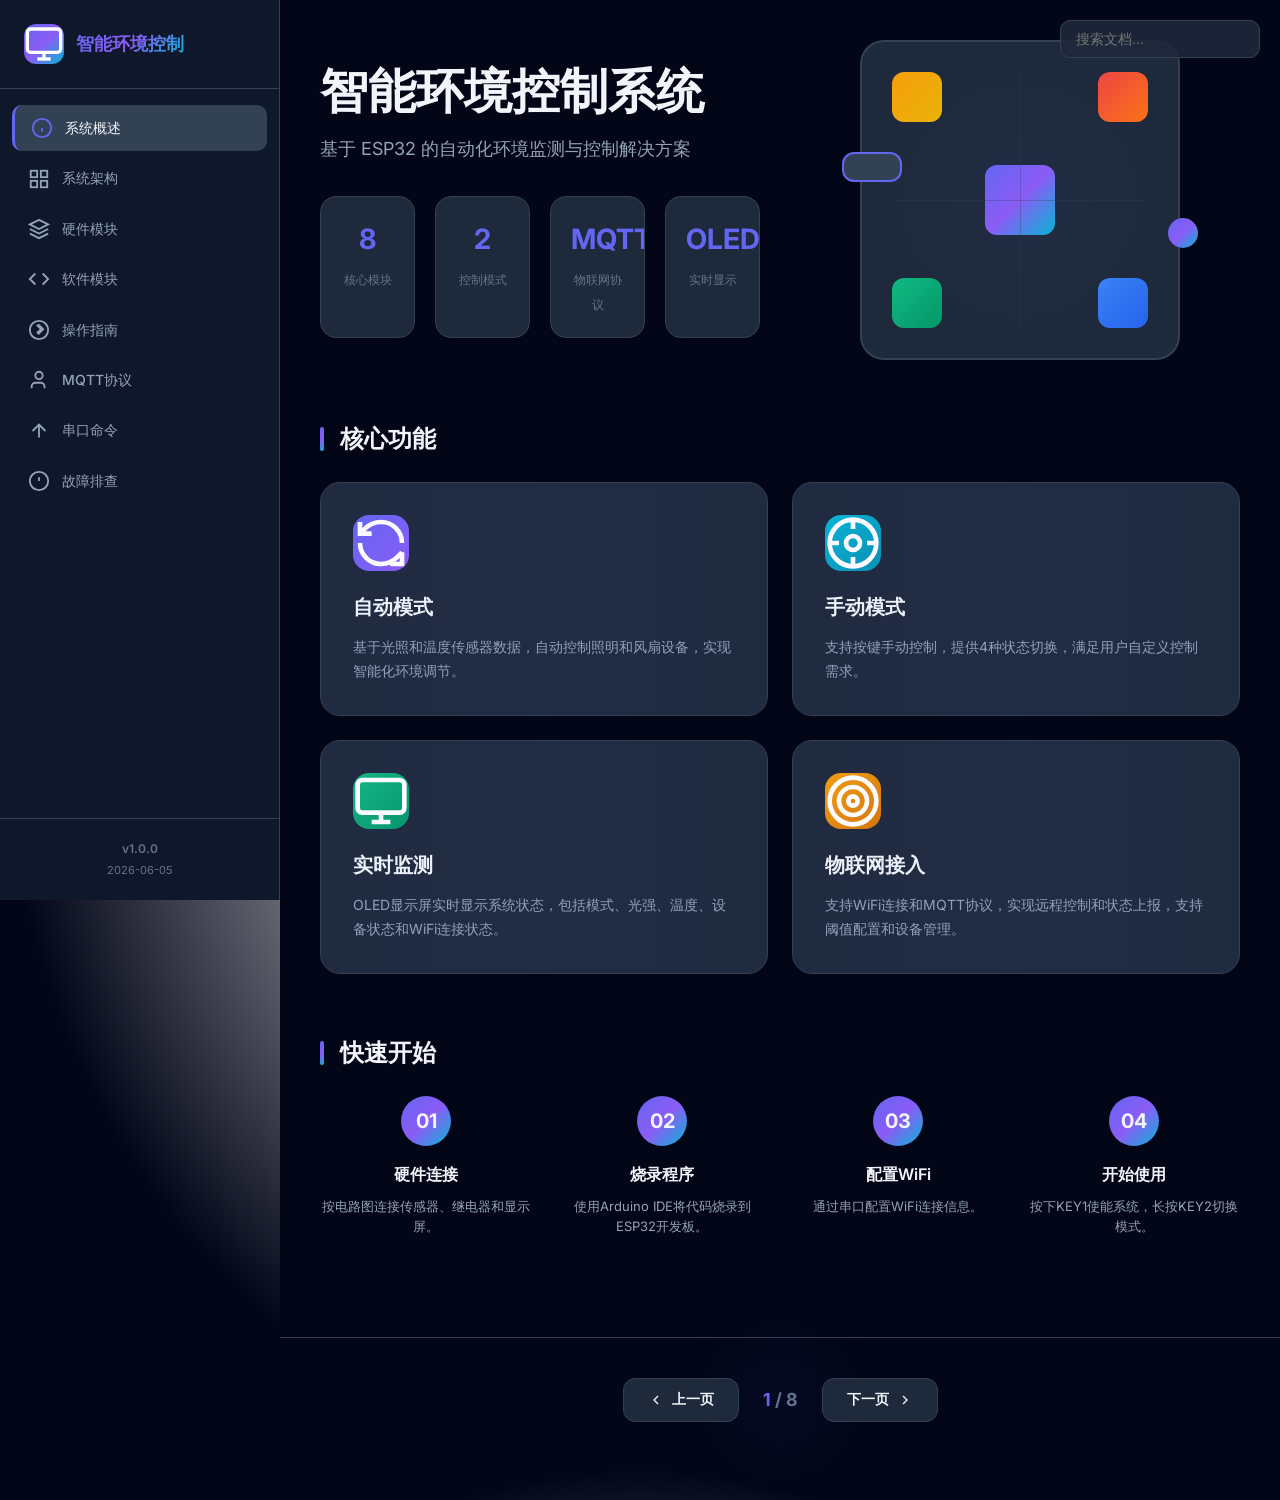
==== commit 3ddf2b53: "隐藏密码" ====
--- a/Technical Documentation/index.html
+++ b/Technical Documentation/index.html
@@ -976,7 +976,7 @@
                             </div>
                             <div class="config-item">
                                 <span class="config-label">密码</span>
-                                <span class="config-value">Jp4!sQ7$</span>
+                                <span class="config-value">********</span>
                             </div>
                             <div class="config-item">
                                 <span class="config-label">设备ID</span>
